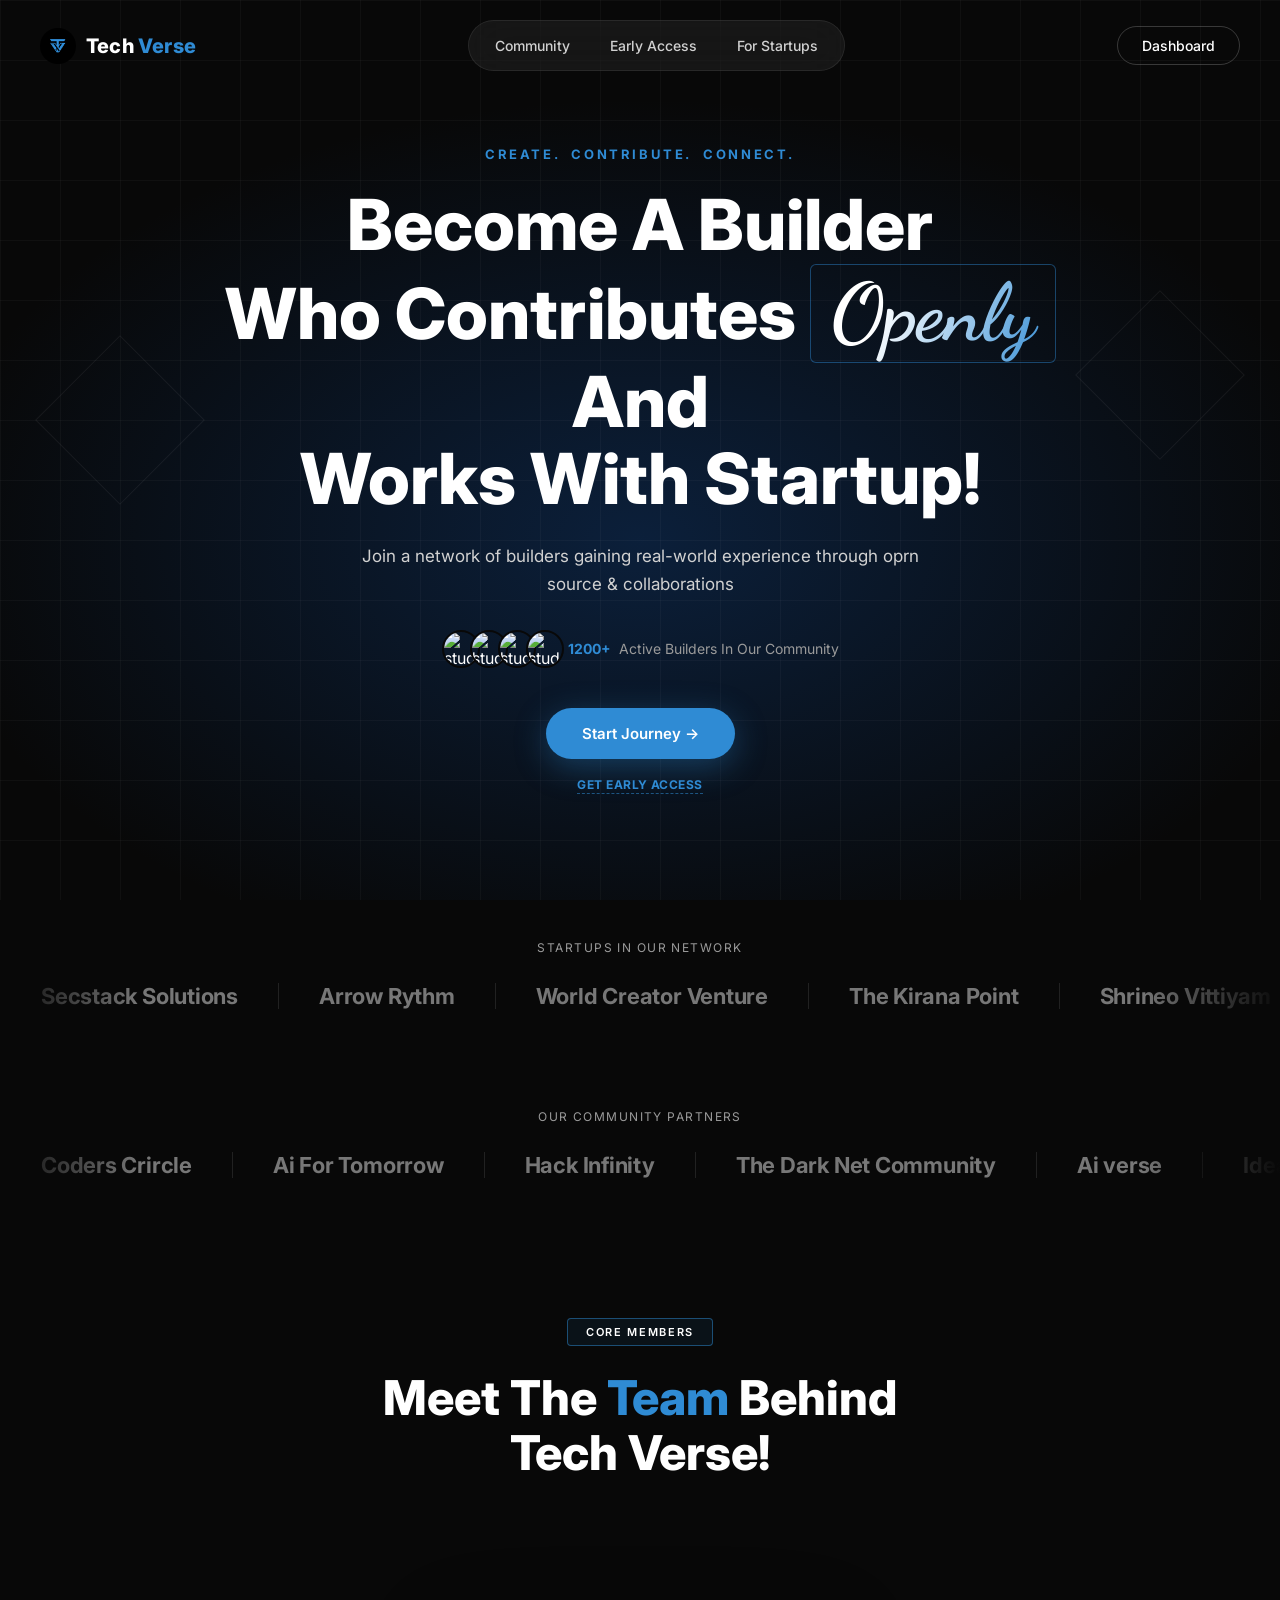
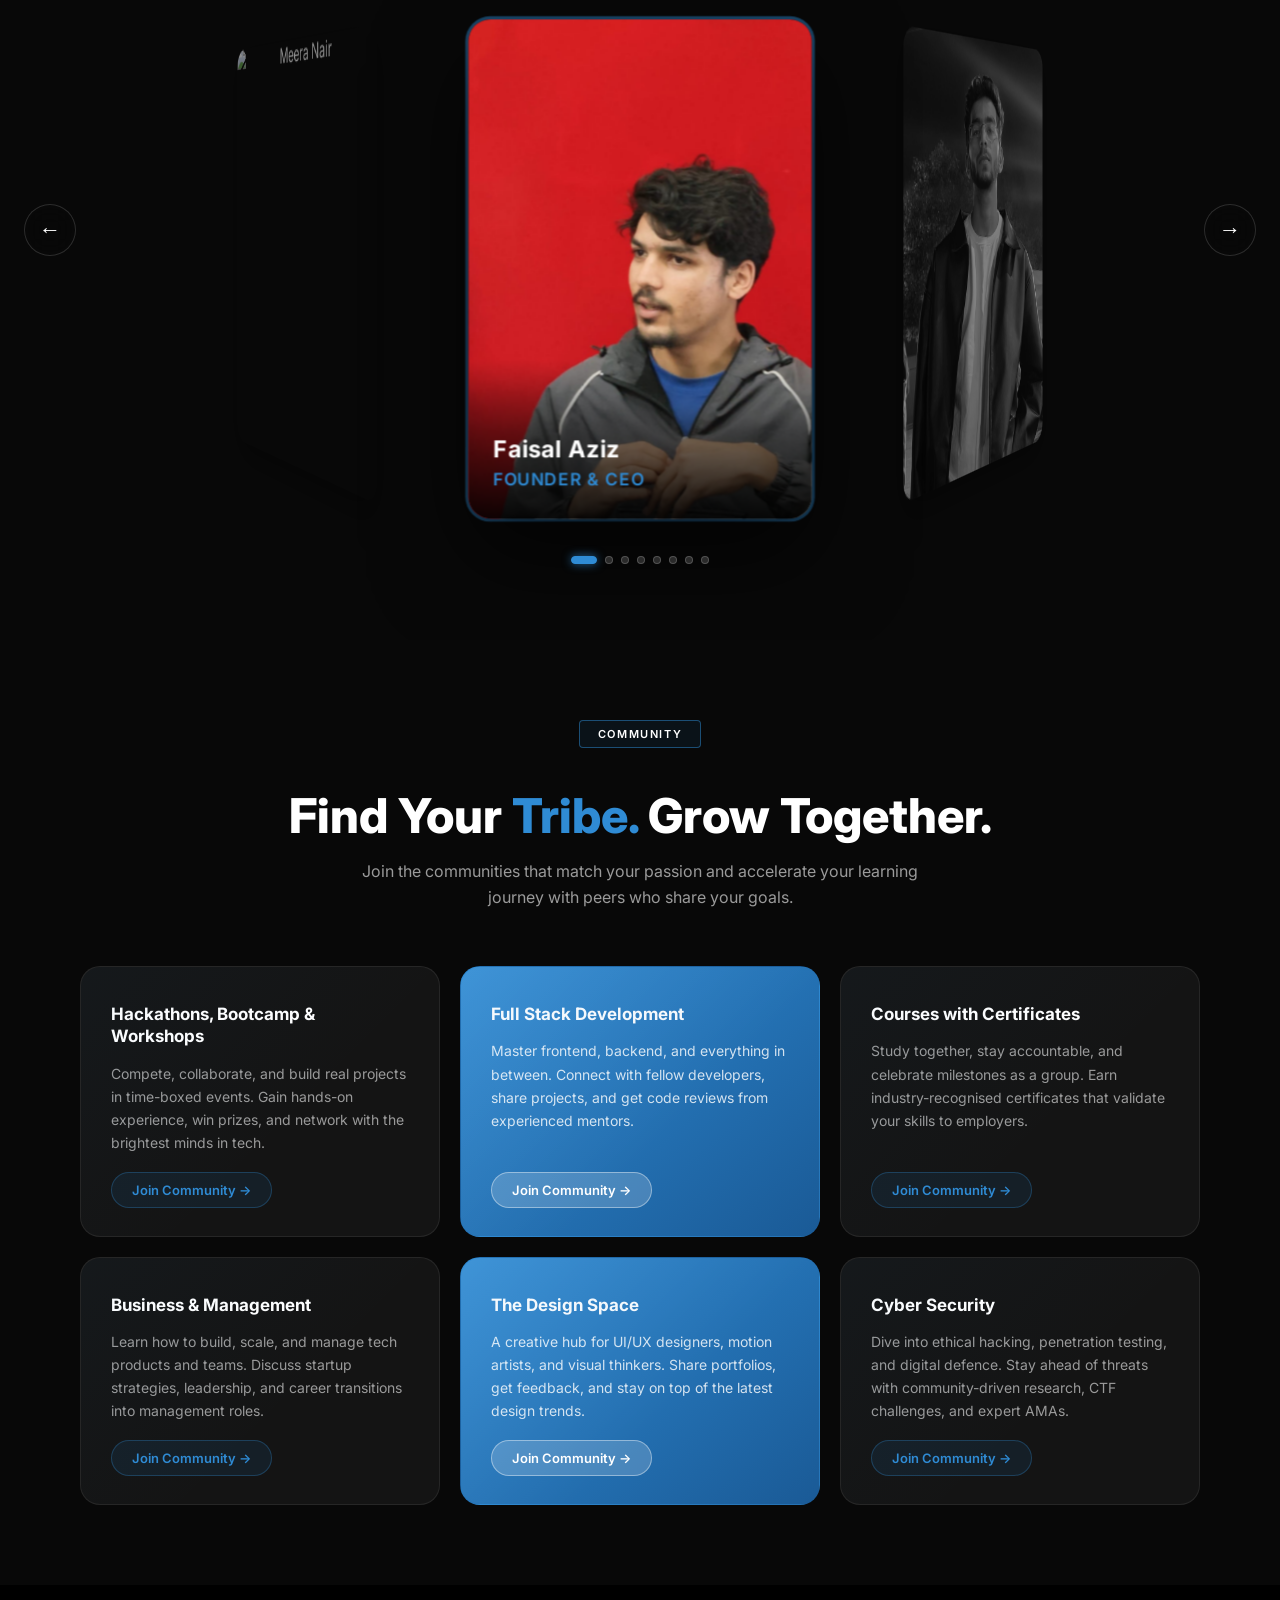
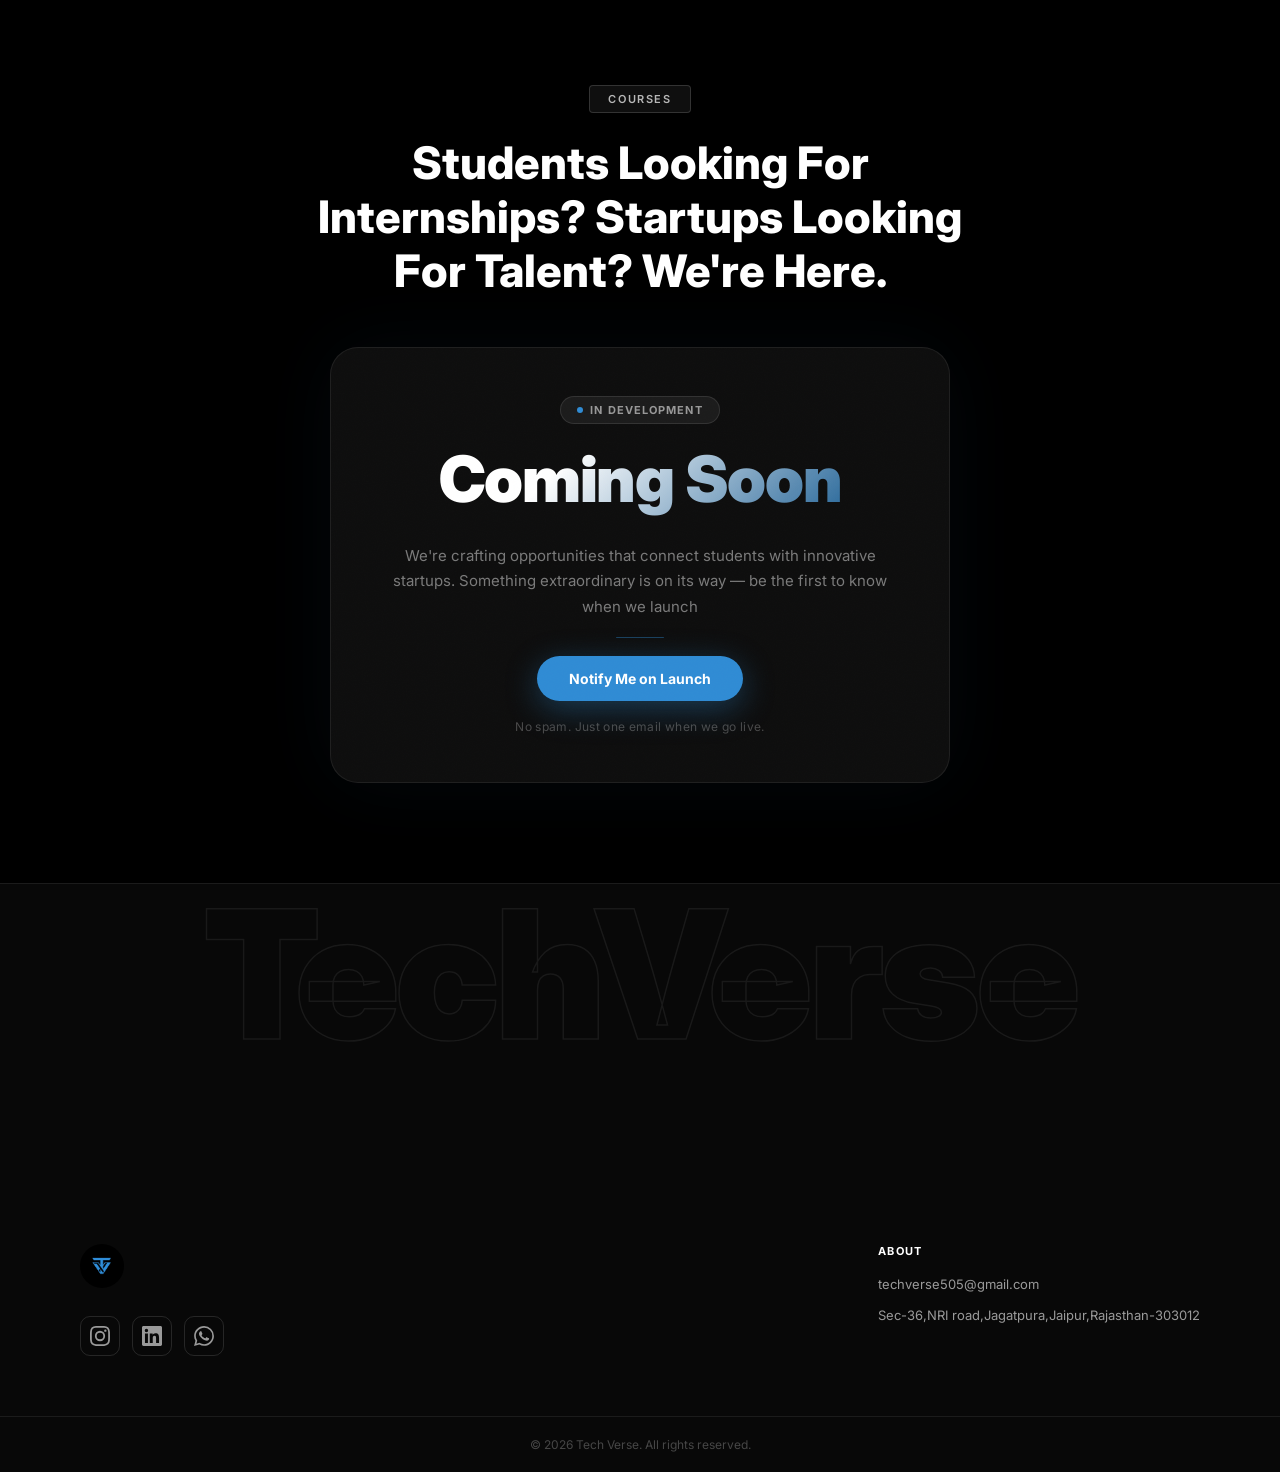
==== index.html @ 56f36ef3 "Update index.html" ====
<!DOCTYPE html>
<html lang="en">

<head>
    <meta charset="UTF-8" />
    <meta name="viewport" content="width=device-width, initial-scale=1.0" />
    <title>Tech Verse</title>
    <meta name="description"
        content="Become the software engineer that companies want to hire. Join 1 Million+ students at Tech Verse." />

    <!-- Google Fonts -->
    <link rel="preconnect" href="https://fonts.googleapis.com" />
    <link rel="preconnect" href="https://fonts.gstatic.com" crossorigin />
    <link
        href="https://fonts.googleapis.com/css2?family=Inter:wght@300;400;500;600;700;800;900&family=Playfair+Display:ital,wght@0,700;0,800;1,700&family=Dancing+Script:wght@700&display=swap"
        rel="stylesheet" />

    <!--
  ╔══════════════════════════════════════════════╗
  ║  CSS FILES — edit the matching file to       ║
  ║  change styles for that section              ║
  ╠══════════════════════════════════════════════╣
  ║  css/base.css          → variables & reset   ║
  ║  css/navbar.css        → top nav bar         ║
  ║  css/hero.css          → hero / landing      ║
  ║  css/stats.css         → stat cards          ║
  ║  css/ticker.css        → company ticker      ║
  ║  css/impact.css        → impact photo cards  ║
  ║  css/courses.css       → courses section     ║
  ║  css/testimonials.css  → student reviews     ║
  ║  css/footer.css        → footer              ║
  ║  css/responsive.css    → mobile breakpoints  ║
  ╚══════════════════════════════════════════════╝
  -->
    <link rel="stylesheet" href="base.css" />
    <link rel="stylesheet" href="navbar.css" />
    <link rel="stylesheet" href="hero.css" />
    <link rel="stylesheet" href="stats.css" />
    <link rel="stylesheet" href="ticker.css" />
    <link rel="stylesheet" href="impact.css" />
    <link rel="stylesheet" href="courses.css" />
    <link rel="stylesheet" href="testimonials.css" />
    <link rel="stylesheet" href="footer.css" />
    <link rel="stylesheet" href="responsive.css" />
</head>

<body>

    <!-- ╔══════════════════════════════════════════╗ -->
    <!-- ║           SECTION: NAVBAR                ║ -->
    <!-- ╚══════════════════════════════════════════╝ -->
    <header class="navbar-wrapper">
        <nav class="navbar">
            <div class="nav-logo">
                <a href="#home" class="nav-logo-link">
                    <img src="WhatsApp Image 2026-03-02 at 2.40.41 PM.jpeg" alt="Tech Verse Logo"
                        class="nav-logo-img" />
                    <div class="logo-text">
                        <span class="logo-main">Tech<span class="logo-verse"> Verse</span></span>
                    </div>
                </a>
            </div>

            <!-- Desktop links -->
            <div class="nav-links" id="navLinks">
                <a href="#community" class="nav-link active">Community</a>
                <a href="#" class="nav-link" onclick="event.preventDefault();document.getElementById('loginModal').style.display='flex'">Early Access</a>
                <a href="#courses" class="nav-link">For Startups</a>
            </div>

            <div class="nav-right">
                <button class="btn-signin" onclick="document.getElementById('courses').scrollIntoView({behavior:'smooth'})">Dashboard</button>
                <!-- Hamburger -->
                <button class="hamburger" id="hamburger" aria-label="Toggle menu" aria-expanded="false">
                    <span></span>
                    <span></span>
                    <span></span>
                </button>
            </div>
        </nav>

        <!-- Mobile drawer -->
        <div class="mobile-menu" id="mobileMenu">
            <a href="#" class="mobile-link active">Community</a>
            <a href="#" class="mobile-link" onclick="event.preventDefault();closeMenu();document.getElementById('loginModal').style.display='flex'">Early Access</a>
            <a href="form.html" class="mobile-link">For Startups</a>
            <button class="btn-signin mobile-signin" onclick="document.getElementById('courses').scrollIntoView({behavior:'smooth'})">Dashboard</button>
        </div>
    </header>


    <!-- ╔══════════════════════════════════════════╗ -->
    <!-- ║           SECTION: HERO                  ║ -->
    <!-- ╚══════════════════════════════════════════╝ -->
    <section class="hero" id="home">
        <div class="hero-bg-grid"></div>
        <div class="hero-content">
            <p class="hero-tagline">CREATE.&nbsp;&nbsp;CONTRIBUTE.&nbsp;&nbsp;CONNECT.</p>
            <h1 class="hero-heading">
                Become A Builder<br/>
                Who Contributes <span class="hero-serif">Openly</span> And<br />
                Works With Startup!
            </h1>
            <p class="hero-sub">Join a network of builders gaining real-world experience through oprn source & collaborations
            </p>
            <div class="hero-social-proof">
                <div class="avatar-stack">
                    <img src="https://i.pravatar.cc/40?img=1" alt="student" class="avatar" />
                    <img src="https://i.pravatar.cc/40?img=2" alt="student" class="avatar" />
                    <img src="https://i.pravatar.cc/40?img=3" alt="student" class="avatar" />
                    <img src="https://i.pravatar.cc/40?img=5" alt="student" class="avatar" />
                </div>
                <p class="proof-text"><span class="proof-highlight">1200+</span>&nbsp; Active Builders In 
                    Our Community</p>
            </div>
            <a href="#" class="btn-primary" onclick="event.preventDefault();document.getElementById('loginModal').style.display='flex'">Start Journey &rarr;</a>
            <p class="hero-early-access">
                <span class="early-access-row1 early-access-text" style="cursor:pointer;" onclick="document.getElementById('loginModal').style.display='flex'">Get Early Access</span>
            </p>
        </div>
    </section>



    <!-- ╔══════════════════════════════════════════╗ -->
    <!-- ║           SECTION: COMPANY TICKER        ║ -->
    <!-- ╚══════════════════════════════════════════╝ -->
    <section class="ticker-section">
        <p class="ticker-label">STARTUPS IN OUR NETWORK</p>
        <div class="ticker-wrapper">
            <div class="ticker-track">
                <!-- Items are duplicated to create a seamless infinite loop -->
                <span class="ticker-item">Secstack Solutions</span>
                <span class="ticker-item">Arrow Rythm</span>
                <span class="ticker-item">World Creator Venture</span>
                <span class="ticker-item">The Kirana Point</span>
                <span class="ticker-item">Shrineo Vittiyam</span>
                <span class="ticker-item">Amper Walk</span>
                <span class="ticker-item">Cropsync</span>
                <span class="ticker-item">Rehabionix</span>
              <!-- Items are duplicated to create a seamless infinite loop -->
                <span class="ticker-item">Secstack Solutions</span>
                <span class="ticker-item">Arrow Rythm</span>
                <span class="ticker-item">World Creator Venture</span>
                <span class="ticker-item">The Kirana Point</span>
                <span class="ticker-item">Shrineo Vittiyam</span>
                <span class="ticker-item">Amper Walk</span>
                <span class="ticker-item">Cropsync</span>
                <span class="ticker-item">Rehabionix</span>
            </div>
        </div>
    </section>


    <!-- ╔══════════════════════════════════════════╗ -->
    <!-- ║           SECTION: COMMUNITY TICKER        ║ -->
    <!-- ╚══════════════════════════════════════════╝ -->
    <section class="ticker-section">
        <p class="ticker-label">OUR COMMUNITY PARTNERS</p>
        <div class="ticker-wrapper">
            <div class="ticker-track">
                <span class="ticker-item">Coders Crircle</span>
                <span class="ticker-item">Ai For Tomorrow</span>
                <span class="ticker-item">Hack Infinity</span>
                <span class="ticker-item">The Dark Net Community</span>
                <span class="ticker-item">Ai verse </span>
                <span class="ticker-item">Idea Kode</span>
                <span class="ticker-item">DNA</span>
                <span class="ticker-item">Cracked</span>
              <!-- Items are duplicated to create a seamless infinite loop -->
                <span class="ticker-item">Coders Crircle</span>
                <span class="ticker-item">Ai For Tomorrow</span>
                <span class="ticker-item">Hack Infinity</span>
                <span class="ticker-item">The Dark Net Community</span>
                <span class="ticker-item">Ai verse </span>
                <span class="ticker-item">Idea Kode</span>
                <span class="ticker-item">DNA</span>
                <span class="ticker-item">Cracked</span>
                
            </div>
        </div>
    </section>


    <!-- ╔══════════════════════════════════════════╗ -->
    <!-- ║           SECTION: CORE MEMBERS          ║ -->
    <!-- ╚══════════════════════════════════════════╝ -->
    <section class="impact-section" id="impact">
        <div class="section-badge">CORE MEMBERS</div>
        <h2 class="section-heading">Meet The <span class="text-orange">Team</span> Behind<br />Tech Verse!</h2>

        <!-- 3D Slider -->
        <div class="slider-scene">
            <div class="slider-stage" id="sliderStage">

                <div class="slide">
                    <img src="WhatsApp Image 2026-02-01 at 7.06.28 PM.jpeg"
                        alt="Faisal Aziz" />
                    <div class="slide-caption">
                        <p class="member-name">Faisal Aziz</p>
                        <p class="member-role">Founder & CEO</p>
                    </div>
                </div>

                <div class="slide">
                    <img src="WhatsApp Image 2026-01-11 at 11.11.01 PM.jpeg"
                        alt="Vikrant Maru" />
                    <div class="slide-caption">
                        <p class="member-name">Vikrant Maru</p>
                        <p class="member-role">Co-Founder & CFO</p>
                    </div>
                </div>

                <div class="slide">
                    <img src="WhatsApp Image 2026-01-11 at 10.49.12 PM (1).jpeg"
                        alt="Daksh Dhingra" />
                    <div class="slide-caption">
                        <p class="member-name">Daksh Dhingra</p>
                        <p class="member-role">Community Manager & Frontend developer</p>
                    </div>
                </div>

                <div class="slide">
                    <img src="WhatsApp Image 2026-02-19 at 12.07.13 AM.jpeg"
                        alt="Sushobhit Bhimge" />
                    <div class="slide-caption">
                        <p class="member-name">Sushobhit Bhimge</p>
                        <p class="member-role">CTO</p>
                    </div>
                </div>

                <div class="slide">
                    <img src="WhatsApp Image 2026-01-13 at 10.21.08 PM (1).jpeg"
                        alt="Om Eshwar" />
                    <div class="slide-caption">
                        <p class="member-name">Om Eshwar</p>
                        <p class="member-role">Founding Team Member & Community Lead</p>
                    </div>
                </div>

                <div class="slide">
                    <img src="https://images.unsplash.com/photo-1544005313-94ddf0286df2?w=400&h=560&fit=crop&crop=face"
                        alt="Ananya Joshi" />
                    <div class="slide-caption">
                        <p class="member-name">Anuradha Bhattu</p>
                        <p class="member-role">Social Media</p>
                    </div>
                </div>

                <div class="slide">
                    <img src="https://images.unsplash.com/photo-1519085360753-af0119f7cbe7?w=400&h=560&fit=crop&crop=face"
                        alt="Karan Patel" />
                    <div class="slide-caption">
                        <p class="member-name">Karan Patel</p>
                        <p class="member-role">Sr. Full Stack Mentor</p>
                    </div>
                </div>

                <div class="slide">
                    <img src="https://images.unsplash.com/photo-1580489944761-15a19d654956?w=400&h=560&fit=crop&crop=face"
                        alt="Meera Nair" />
                    <div class="slide-caption">
                        <p class="member-name">Meera Nair</p>
                        <p class="member-role">Head of Placements</p>
                    </div>
                </div>

            </div>

            <!-- Controls -->
            <button class="slider-btn slider-btn-prev" id="sliderPrev" aria-label="Previous">&#8592;</button>
            <button class="slider-btn slider-btn-next" id="sliderNext" aria-label="Next">&#8594;</button>

            <!-- Dot indicators -->
            <div class="slider-dots" id="sliderDots"></div>
        </div>
    </section>

    
    <!-- ╔══════════════════════════════════════════╗ -->
    <!-- ║           SECTION: COMMUNITY             ║ -->
    <!-- ╚══════════════════════════════════════════╝ -->
    <section class="community-section" id="community">
        <div class="community-header">
            <div class="section-badge">COMMUNITY</div>
            <h2 class="community-heading">Find Your <span class="text-orange">Tribe.</span> Grow Together.</h2>
            <p class="community-sub">Join the communities that match your passion and accelerate your learning journey
                with peers who share your goals.</p>
        </div>
        <div class="community-grid">

            <!-- Card 1 -->
            <div class="community-card">
                <h3 class="community-card-title">Hackathons, Bootcamp &amp; Workshops</h3>
                <p class="community-card-desc">Compete, collaborate, and build real projects in time-boxed events. Gain
                    hands-on experience, win prizes, and network with the brightest minds in tech.</p>
                <a href="https://chat.whatsapp.com/Ha9PNJPHWhI73EfEvIDBFf?mode=gi_t" target="_blank" class="btn-community">Join Community &rarr;</a>
            </div>

            <!-- Card 2 -->
            <div class="community-card community-card-accent">
                <h3 class="community-card-title">Full Stack Development</h3>
                <p class="community-card-desc">Master frontend, backend, and everything in between. Connect with fellow
                    developers, share projects, and get code reviews from experienced mentors.</p>
                <a href="https://chat.whatsapp.com/I3JXZycPQ2XCfcDFZlwEdj?mode=gi_t" target="_blank"class="btn-community btn-community-white">Join Community &rarr;</a>
            </div>

            <!-- Card 3 -->
            <div class="community-card">
                <h3 class="community-card-title">Courses with Certificates</h3>
                <p class="community-card-desc">Study together, stay accountable, and celebrate milestones as a group.
                    Earn industry-recognised certificates that validate your skills to employers.</p>
                <a href="https://chat.whatsapp.com/LJsTIfTcaKm96O2jW9p87j?mode=gi_t" target="_blank" class="btn-community">Join Community &rarr;</a>
            </div>

            <!-- Card 4 -->
            <div class="community-card">
                <h3 class="community-card-title">Business &amp; Management</h3>
                <p class="community-card-desc">Learn how to build, scale, and manage tech products and teams. Discuss
                    startup strategies, leadership, and career transitions into management roles.</p>
                <a href="https://chat.whatsapp.com/LJsTIfTcaKm96O2jW9p87j?mode=gi_t" target="_blank" class="btn-community">Join Community &rarr;</a>
            </div>

            <!-- Card 5 -->
            <div class="community-card community-card-accent">
                <h3 class="community-card-title">The Design Space</h3>
                <p class="community-card-desc">A creative hub for UI/UX designers, motion artists, and visual thinkers.
                    Share portfolios, get feedback, and stay on top of the latest design trends.</p>
                <a href="https://chat.whatsapp.com/LJsTIfTcaKm96O2jW9p87j?mode=gi_t" target="_blank" class="btn-community btn-community-white">Join Community &rarr;</a>
            </div>

            <!-- Card 6 -->
            <div class="community-card">
                <h3 class="community-card-title">Cyber Security</h3>
                <p class="community-card-desc">Dive into ethical hacking, penetration testing, and digital defence. Stay
                    ahead of threats with community-driven research, CTF challenges, and expert AMAs.</p>
                <a href="https://chat.whatsapp.com/GpCdQ9n7wJd50fsjRXVepU?mode=gi_t" target="_blank" class="btn-community">Join Community &rarr;</a>
            </div>

        </div>
    </section>

    <!-- ╔══════════════════════════════════════════╗ -->
    <!-- ║           SECTION: COURSES               ║ -->
    <!-- ╚══════════════════════════════════════════╝ -->
    <section class="courses-cta-section" id="courses">
        <div class="section-badge badge-light">COURSES</div>
        <h2 class="courses-cta-heading">
            Students Looking For Internships?
Startups Looking For Talent? We're Here.
        </h2>
        <!-- Coming Soon Block -->
        <div class="courses-coming-soon">
            <div class="cs-noise"></div>
            <span class="cs-badge"><span class="cs-badge-dot"></span>In Development</span>
            <h3 class="cs-title">Coming Soon</h3>
            <p class="cs-desc">We're crafting opportunities that connect students with innovative startups. Something extraordinary is on its way — be the first to know when we launch</p>
            <div class="cs-divider"></div>
            <a href="#" class="cs-notify-btn"> Notify Me on Launch</a>
            <p class="cs-footnote">No spam. Just one email when we go live.</p>
        </div>
    </section>


    <!-- ╔══════════════════════════════════════════╗ -->
    <!-- ║           SECTION: FOOTER               ║ -->
    <!-- ╚══════════════════════════════════════════╝ -->
    <footer class="footer">
        <div class="footer-bg-text">TechVerse</div>
        <div class="footer-content">
            <div class="footer-left">
                <div class="footer-logo">
                    <img src="WhatsApp Image 2026-03-02 at 2.40.41 PM.jpeg" alt="Tech Verse Logo"
                        class="footer-logo-img" />
                </div>
                <div class="footer-socials">
                    <a href="https://www.instagram.com/techverse.inn?igsh=a2Fva3JxYmVjbW9v" class="social-icon" title="Instagram" target="_blank">
                        <svg width="20" height="20" viewBox="0 0 24 24" fill="currentColor">
                            <path
                                d="M12 2.163c3.204 0 3.584.012 4.85.07 3.252.148 4.771 1.691 4.919 4.919.058 1.265.069 1.645.069 4.849 0 3.205-.012 3.584-.069 4.849-.149 3.225-1.664 4.771-4.919 4.919-1.266.058-1.644.07-4.85.07-3.204 0-3.584-.012-4.849-.07-3.26-.149-4.771-1.699-4.919-4.92-.058-1.265-.07-1.644-.07-4.849 0-3.204.013-3.583.07-4.849.149-3.227 1.664-4.771 4.919-4.919 1.266-.057 1.645-.069 4.849-.069zM12 0C8.741 0 8.333.014 7.053.072 2.695.272.273 2.69.073 7.052.014 8.333 0 8.741 0 12c0 3.259.014 3.668.072 4.948.2 4.358 2.618 6.78 6.98 6.98C8.333 23.986 8.741 24 12 24c3.259 0 3.668-.014 4.948-.072 4.354-.2 6.782-2.618 6.979-6.98.059-1.28.073-1.689.073-4.948 0-3.259-.014-3.667-.072-4.947-.196-4.354-2.617-6.78-6.979-6.98C15.668.014 15.259 0 12 0zm0 5.838a6.162 6.162 0 1 0 0 12.324 6.162 6.162 0 0 0 0-12.324zM12 16a4 4 0 1 1 0-8 4 4 0 0 1 0 8zm6.406-11.845a1.44 1.44 0 1 0 0 2.881 1.44 1.44 0 0 0 0-2.881z" />
                        </svg>
                    </a>
                    <a href="https://www.linkedin.com/company/techverse01/" class="social-icon" title="LinkedIn" target="_blank">
                        <svg width="20" height="20" viewBox="0 0 24 24" fill="currentColor">
                            <path
                                d="M20.447 20.452h-3.554v-5.569c0-1.328-.027-3.037-1.852-3.037-1.853 0-2.136 1.445-2.136 2.939v5.667H9.351V9h3.414v1.561h.046c.477-.9 1.637-1.85 3.37-1.85 3.601 0 4.267 2.37 4.267 5.455v6.286zM5.337 7.433a2.062 2.062 0 0 1-2.063-2.065 2.064 2.064 0 1 1 2.063 2.065zm1.782 13.019H3.555V9h3.564v11.452zM22.225 0H1.771C.792 0 0 .774 0 1.729v20.542C0 23.227.792 24 1.771 24h20.451C23.2 24 24 23.227 24 22.271V1.729C24 .774 23.2 0 22.222 0h.003z" />
                        </svg>
                    </a>
                    <a href="https://chat.whatsapp.com/E55oqDVTZKPJWQ5VbDppdF" target="_blank" class="social-icon" title="WhatsApp">
                        <svg width="20" height="20" viewBox="0 0 24 24" fill="currentColor">
                            <path d="M17.472 14.382c-.297-.149-1.758-.867-2.03-.967-.273-.099-.471-.148-.67.15-.197.297-.767.966-.94 1.164-.173.199-.347.223-.644.075-.297-.15-1.255-.463-2.39-1.475-.883-.788-1.48-1.761-1.653-2.059-.173-.297-.018-.458.13-.606.134-.133.298-.347.446-.52.149-.174.198-.298.298-.497.099-.198.05-.371-.025-.52-.075-.149-.669-1.612-.916-2.207-.242-.579-.487-.5-.669-.51-.173-.008-.371-.01-.57-.01-.198 0-.52.074-.792.372-.272.297-1.04 1.016-1.04 2.479 0 1.462 1.065 2.875 1.213 3.074.149.198 2.096 3.2 5.077 4.487.709.306 1.262.489 1.694.625.712.227 1.36.195 1.871.118.571-.085 1.758-.719 2.006-1.413.248-.694.248-1.289.173-1.413-.074-.124-.272-.198-.57-.347m-5.421 7.403h-.004a9.87 9.87 0 0 1-5.031-1.378l-.361-.214-3.741.982.998-3.648-.235-.374a9.86 9.86 0 0 1-1.51-5.26c.001-5.45 4.436-9.884 9.888-9.884 2.64 0 5.122 1.03 6.988 2.898a9.825 9.825 0 0 1 2.893 6.994c-.003 5.45-4.437 9.884-9.885 9.884m8.413-18.297A11.815 11.815 0 0 0 12.05 0C5.495 0 .16 5.335.157 11.892c0 2.096.547 4.142 1.588 5.945L.057 24l6.305-1.654a11.882 11.882 0 0 0 5.683 1.448h.005c6.554 0 11.89-5.335 11.893-11.893a11.821 11.821 0 0 0-3.48-8.413Z"/>
                        </svg>
                    </a>
                    <!-- <a href="#" class="social-icon" title="YouTube">
                        <svg width="20" height="20" viewBox="0 0 24 24" fill="currentColor">
                            <path
                                d="M23.498 6.186a3.016 3.016 0 0 0-2.122-2.136C19.505 3.545 12 3.545 12 3.545s-7.505 0-9.377.505A3.017 3.017 0 0 0 .502 6.186C0 8.07 0 12 0 12s0 3.93.502 5.814a3.016 3.016 0 0 0 2.122 2.136c1.871.505 9.376.505 9.376.505s7.505 0 9.377-.505a3.015 3.015 0 0 0 2.122-2.136C24 15.93 24 12 24 12s0-3.93-.502-5.814zM9.545 15.568V8.432L15.818 12l-6.273 3.568z" />
                        </svg>
                    </a> -->
                    <!-- <a href="#" class="social-icon" title="X (Twitter)">
                        <svg width="20" height="20" viewBox="0 0 24 24" fill="currentColor">
                            <path
                                d="M18.244 2.25h3.308l-7.227 8.26 8.502 11.24H16.17l-4.714-6.231-5.401 6.231H2.748l7.73-8.835L1.254 2.25H8.08l4.259 5.63zm-1.161 17.52h1.833L7.084 4.126H5.117z" />
                        </svg>
                    </a> -->
                </div>
            </div>
            <div class="footer-links">
                <div class="footer-col">
                    <h4 class="footer-col-title">ABOUT</h4>
                   
                    <p class="footer-link">techverse505@gmail.com</p>
                    <p class="footer-contact-item">Sec-36,NRI road,Jagatpura,Jaipur,Rajasthan-303012</p>
                </div>
            </div>
        </div>
        <div class="footer-bottom">
            <p>&copy; 2026 Tech Verse. All rights reserved.</p>
        </div>
    </footer>


    <!--
  ╔══════════════════════════════════════════════╗
  ║  JS FILES — each file handles one feature    ║
  ╠══════════════════════════════════════════════╣
  ║  js/navbar.js      → scroll darken + links   ║
  ║  js/animations.js  → fade-in + parallax      ║
  ║  js/ticker.js      → pause ticker on hover   ║
  ║  js/counters.js    → animated numbers        ║
  ║  js/slider.js      → 3D ring carousel        ║
  ╚══════════════════════════════════════════════╝
  -->
    <!-- ╔══════════════════════════════════════════╗ -->
    <!-- ║           LOGIN MODAL                    ║ -->
    <!-- ╚══════════════════════════════════════════╝ -->
    <div id="loginModal" style="display:none; position:fixed; inset:0; z-index:9999; align-items:center; justify-content:center; background:rgba(0,0,0,0.75); backdrop-filter:blur(12px); -webkit-backdrop-filter:blur(12px);">
        <div id="loginCard" style="background:linear-gradient(145deg,#111,#1a1a2e); border:1px solid rgba(255,255,255,0.08); border-radius:24px; padding:48px 40px 40px; max-width:420px; width:90%; text-align:center; position:relative; box-shadow:0 32px 80px rgba(0,0,0,0.6);">
            <!-- Close button -->
            <button onclick="document.getElementById('loginModal').style.display='none'" style="position:absolute;top:16px;right:16px;background:rgba(255,255,255,0.07);border:none;border-radius:8px;width:32px;height:32px;cursor:pointer;color:#aaa;font-size:18px;display:flex;align-items:center;justify-content:center;transition:background 0.2s;" onmouseover="this.style.background='rgba(255,255,255,0.14)'" onmouseout="this.style.background='rgba(255,255,255,0.07)'">&times;</button>

            <!-- Logo mark -->
            <div style="width:60px;height:60px;border-radius:16px;background:linear-gradient(135deg,#2F8BD4,#1a5f9c);margin:0 auto 20px;display:flex;align-items:center;justify-content:center;box-shadow:0 8px 24px rgba(47,139,212,0.35);">
                <img src="WhatsApp Image 2026-03-02 at 2.40.41 PM.jpeg" alt="Tech Verse" style="width:40px;height:40px;border-radius:10px;object-fit:cover;"/>
            </div>

            <h2 style="font-family:'Inter',sans-serif;font-size:22px;font-weight:700;color:#fff;margin:0 0 8px;">Welcome to Tech Verse</h2>
            <p style="font-family:'Inter',sans-serif;font-size:14px;color:rgba(255,255,255,0.5);margin:0 0 32px;line-height:1.6;">Get early access to courses, community &amp; exclusive content.</p>

            <!-- Gmail Sign-In Button -->
            <button id="googleSignInBtn" onclick="signInWithGoogle()" style="display:flex;align-items:center;justify-content:center;gap:12px;width:100%;padding:14px 20px;background:#fff;border:none;border-radius:12px;cursor:pointer;font-family:'Inter',sans-serif;font-size:15px;font-weight:600;color:#1f1f1f;transition:all 0.2s;box-shadow:0 4px 16px rgba(0,0,0,0.2);" onmouseover="this.style.background='#f1f1f1';this.style.transform='translateY(-1px)'" onmouseout="this.style.background='#fff';this.style.transform='translateY(0)'">
                <svg width="20" height="20" viewBox="0 0 48 48"><path fill="#EA4335" d="M24 9.5c3.54 0 6.71 1.22 9.21 3.6l6.85-6.85C35.9 2.38 30.47 0 24 0 14.62 0 6.51 5.38 2.56 13.22l7.98 6.19C12.43 13.72 17.74 9.5 24 9.5z"/><path fill="#4285F4" d="M46.98 24.55c0-1.57-.15-3.09-.38-4.55H24v9.02h12.94c-.58 2.96-2.26 5.48-4.78 7.18l7.73 6c4.51-4.18 7.09-10.36 7.09-17.65z"/><path fill="#FBBC05" d="M10.53 28.59c-.48-1.45-.76-2.99-.76-4.59s.27-3.14.76-4.59l-7.98-6.19C.92 16.46 0 20.12 0 24c0 3.88.92 7.54 2.56 10.78l7.97-6.19z"/><path fill="#34A853" d="M24 48c6.48 0 11.93-2.13 15.89-5.81l-7.73-6c-2.18 1.48-4.97 2.31-8.16 2.31-6.26 0-11.57-4.22-13.47-9.91l-7.98 6.19C6.51 42.62 14.62 48 24 48z"/><path fill="none" d="M0 0h48v48H0z"/></svg>
                Continue with Google
            </button>

            <!-- Signed-in state (hidden initially) -->
            <div id="signedInState" style="display:none;margin-top:20px;">
                <div style="display:flex;align-items:center;gap:12px;background:rgba(255,255,255,0.05);border:1px solid rgba(255,255,255,0.08);border-radius:12px;padding:12px 16px;margin-bottom:16px;">
                    <img id="userAvatar" src="" alt="avatar" style="width:40px;height:40px;border-radius:50%;object-fit:cover;"/>
                    <div style="text-align:left;">
                        <p id="userName" style="font-family:'Inter',sans-serif;font-size:14px;font-weight:600;color:#fff;margin:0;"></p>
                        <p id="userEmail" style="font-family:'Inter',sans-serif;font-size:12px;color:rgba(255,255,255,0.45);margin:0;"></p>
                    </div>
                </div>
                <button onclick="signOutUser()" style="width:100%;padding:12px;background:rgba(255,255,255,0.07);border:1px solid rgba(255,255,255,0.1);border-radius:10px;color:#aaa;font-family:'Inter',sans-serif;font-size:13px;cursor:pointer;transition:all 0.2s;" onmouseover="this.style.background='rgba(255,255,255,0.12)'" onmouseout="this.style.background='rgba(255,255,255,0.07)'">Sign Out</button>
            </div>

            <p style="font-family:'Inter',sans-serif;font-size:12px;color:rgba(255,255,255,0.25);margin-top:24px;">By continuing, you agree to our Terms &amp; Privacy Policy.</p>
        </div>
    </div>

    <!-- Firebase SDKs (compat) -->
    <script src="https://www.gstatic.com/firebasejs/10.12.2/firebase-app-compat.js"></script>
    <script src="https://www.gstatic.com/firebasejs/10.12.2/firebase-auth-compat.js"></script>
    <script src="https://www.gstatic.com/firebasejs/10.12.2/firebase-firestore-compat.js"></script>

    <script src="navbar.js"></script>
    <script src="animations.js"></script>
    <script src="ticker.js"></script>
    <script src="counters.js"></script>
    <script src="slider.js"></script>
    <script src="auth.js"></script>

</body>

</html>
---- base.css ----
/* ============================================================
   BASE.CSS — Variables, Reset & Global Styles
   ============================================================ */

/* --- CSS Custom Properties (edit colors/fonts here) --- */
:root {
    --orange: #2F8BD4;
    --orange-hover: #2070B0;
    --black: #080808;
    --dark: #0f0f0f;
    --dark2: #181818;
    --card-bg: #141414;
    --cream: #f5ede3;
    --white: #ffffff;
    --gray: #9a9a9a;
    --gray-light: #d1d1d1;
    --border: rgba(255, 255, 255, 0.08);
    --font: 'Inter', sans-serif;
    --serif: 'Playfair Display', Georgia, serif;
}

/* --- Reset --- */
*,
*::before,
*::after {
    box-sizing: border-box;
    margin: 0;
    padding: 0;
}

html {
    scroll-behavior: smooth;
    overflow-x: hidden;
}

body {
    font-family: var(--font);
    background: var(--black);
    color: var(--white);
    overflow-x: hidden;
    -webkit-font-smoothing: antialiased;
}

a {
    text-decoration: none;
    color: inherit;
}

img {
    display: block;
    object-fit: cover;
}

/* --- Reusable Section Badge --- */
.section-badge {
    display: inline-block;
    border: 1px solid rgba(47, 139, 212, 0.5);
    color: var(--white);
    font-size: 11px;
    letter-spacing: 0.15em;
    font-weight: 600;
    padding: 6px 18px;
    border-radius: 4px;
    margin-bottom: 24px;
    background: rgba(47, 139, 212, 0.08);
    text-transform: uppercase;
}

/* --- Reusable Section Heading --- */
.section-heading {
    font-size: clamp(2rem, 4vw, 3rem);
    font-weight: 800;
    line-height: 1.15;
    margin-bottom: 60px;
}

/* --- Utility --- */
.text-orange {
    color: var(--orange);
}

/* --- Scroll Fade-In Animation --- */
.fade-in {
    opacity: 0;
    transform: translateY(30px);
    transition: opacity 0.6s ease, transform 0.6s ease;
}

.fade-in.visible {
    opacity: 1;
    transform: translateY(0);
}
---- navbar.css ----
/* ============================================================
   NAVBAR.CSS — Top Navigation Bar
   ============================================================ */

.navbar-wrapper {
    position: fixed;
    top: 0;
    left: 0;
    right: 0;
    z-index: 999;
    padding: 20px 40px;
    display: flex;
    align-items: center;
    justify-content: space-between;
    transition: background 0.3s ease, border-bottom 0.3s ease;
}

.navbar {
    display: flex;
    align-items: center;
    justify-content: space-between;
    width: 100%;
}

/* --- Logo --- */
.nav-logo {
    display: flex;
    align-items: center;
    gap: 12px;
}

.nav-logo-link {
    display: flex;
    align-items: center;
    gap: 10px;
    text-decoration: none;
    transition: opacity 0.2s ease;
}

.nav-logo-link:hover {
    opacity: 0.85;
}

.nav-logo-img {
    width: 36px;
    height: 36px;
    border-radius: 50%;
    object-fit: cover;
    flex-shrink: 0;
}

.footer-logo-img {
    width: 44px;
    height: 44px;
    border-radius: 50%;
    object-fit: cover;
}

.logo-text {
    display: flex;
    align-items: center;
    line-height: 1;
}

.logo-main {
    font-size: 20px;
    font-weight: 800;
    color: var(--white);
    letter-spacing: 0.01em;
    white-space: nowrap;
}

.logo-verse {
    color: var(--orange);
}

/* --- Nav Links (pill container) --- */
.nav-links {
    display: flex;
    align-items: center;
    gap: 4px;
    background: rgba(255, 255, 255, 0.06);
    border: 1px solid var(--border);
    backdrop-filter: blur(20px);
    -webkit-backdrop-filter: blur(20px);
    border-radius: 50px;
    padding: 8px 8px;
}

.nav-link {
    font-size: 14px;
    font-weight: 500;
    color: var(--gray-light);
    padding: 8px 18px;
    border-radius: 50px;
    transition: all 0.2s ease;
    white-space: nowrap;
}

.nav-link:hover {
    color: var(--white);
    background: rgba(255, 255, 255, 0.08);
}

.nav-link.active {
    color: var(--white);
    background: rgba(255, 255, 255, 0.12);
}

/* --- Sign In Button --- */
.btn-signin {
    background: transparent;
    border: 1px solid rgba(255, 255, 255, 0.2);
    color: var(--white);
    font-size: 14px;
    font-weight: 500;
    padding: 10px 24px;
    border-radius: 50px;
    cursor: pointer;
    transition: all 0.2s ease;
    font-family: var(--font);
}

.btn-signin:hover {
    background: rgba(255, 255, 255, 0.08);
    border-color: rgba(255, 255, 255, 0.4);
}

/* --- Nav Right (sign-in + hamburger group) --- */
.nav-right {
    display: flex;
    align-items: center;
    gap: 12px;
}

/* ============================================================
   HAMBURGER BUTTON
   ============================================================ */
.hamburger {
    display: none;
    flex-direction: column;
    justify-content: center;
    align-items: center;
    gap: 5px;
    width: 40px;
    height: 40px;
    background: rgba(255, 255, 255, 0.06);
    border: 1px solid rgba(255, 255, 255, 0.12);
    border-radius: 10px;
    cursor: pointer;
    padding: 0;
    transition: background 0.2s ease;
    flex-shrink: 0;
}

.hamburger:hover {
    background: rgba(255, 255, 255, 0.12);
}

.hamburger span {
    display: block;
    width: 20px;
    height: 2px;
    background: var(--white);
    border-radius: 2px;
    transition: transform 0.3s ease, opacity 0.3s ease, width 0.3s ease;
    transform-origin: center;
}

/* Animated X when open */
.hamburger.is-open span:nth-child(1) {
    transform: translateY(7px) rotate(45deg);
}

.hamburger.is-open span:nth-child(2) {
    opacity: 0;
    width: 0;
}

.hamburger.is-open span:nth-child(3) {
    transform: translateY(-7px) rotate(-45deg);
}

/* ============================================================
   MOBILE DRAWER
   ============================================================ */
.mobile-menu {
    display: none;
    /* hidden by default, shown via JS class */
    flex-direction: column;
    gap: 4px;
    padding: 12px 20px 20px;
    background: rgba(8, 8, 8, 0.97);
    backdrop-filter: blur(20px);
    -webkit-backdrop-filter: blur(20px);
    border-top: 1px solid rgba(255, 255, 255, 0.06);
    /* slide-down animation */
    animation: drawerSlide 0.3s ease forwards;
}

@keyframes drawerSlide {
    from {
        opacity: 0;
        transform: translateY(-8px);
    }

    to {
        opacity: 1;
        transform: translateY(0);
    }
}

.mobile-menu.is-open {
    display: flex;
}

.mobile-link {
    font-size: 15px;
    font-weight: 500;
    color: rgba(255, 255, 255, 0.7);
    padding: 13px 16px;
    border-radius: 10px;
    text-decoration: none;
    transition: background 0.2s ease, color 0.2s ease;
}

.mobile-link:hover,
.mobile-link.active {
    background: rgba(255, 255, 255, 0.07);
    color: var(--white);
}

.mobile-link.active {
    color: var(--orange);
}

.mobile-signin {
    margin-top: 8px;
    width: 100%;
    justify-content: center;
}

/* ============================================================
   RESPONSIVE BREAKPOINT
   ============================================================ */
@media (max-width: 768px) {
    .navbar-wrapper {
        padding: 16px 20px;
        flex-direction: column;
        align-items: stretch;
    }

    .navbar {
        padding: 0;
    }

    /* Hide desktop pill links on mobile */
    .nav-links {
        display: none;
    }

    /* Hide desktop Sign In — shown inside drawer instead */
    .nav-right .btn-signin {
        display: none;
    }

    /* Show hamburger */
    .hamburger {
        display: flex;
    }
}
---- hero.css ----
/* ============================================================
   HERO.CSS — Hero / Landing Section
   ============================================================ */

.hero {
    min-height: 100vh;
    display: flex;
    align-items: center;
    justify-content: center;
    text-align: center;
    padding: 120px 24px 80px;
    position: relative;
    overflow: hidden;
    background: radial-gradient(ellipse 80% 70% at 50% 60%, rgba(15, 60, 120, 0.45) 0%, transparent 70%), var(--black);
}

/* Subtle grid overlay */
.hero-bg-grid {
    position: absolute;
    inset: 0;
    background-image:
        linear-gradient(rgba(255, 255, 255, 0.03) 1px, transparent 1px),
        linear-gradient(90deg, rgba(255, 255, 255, 0.03) 1px, transparent 1px);
    background-size: 60px 60px;
    pointer-events: none;
}

.hero-bg-grid::before,
.hero-bg-grid::after {
    content: '';
    position: absolute;
    width: 120px;
    height: 120px;
    border: 1px solid rgba(255, 255, 255, 0.06);
    transform: rotate(45deg);
    pointer-events: none;
}

.hero-bg-grid::before {
    left: 60px;
    top: 40%;
}

.hero-bg-grid::after {
    right: 60px;
    top: 35%;
}

.hero-content {
    position: relative;
    z-index: 2;
    max-width: 900px;
}

/* --- Tagline --- */
.hero-tagline {
    font-size: 13px;
    font-weight: 700;
    letter-spacing: 0.2em;
    color: var(--orange);
    text-transform: uppercase;
    margin-bottom: 24px;
}

/* --- Main Heading --- */
.hero-heading {
    font-size: clamp(2.6rem, 5.5vw, 4.8rem);
    font-weight: 800;
    line-height: 1.1;
    color: var(--white);
    margin-bottom: 24px;
}

.hero-serif {
    font-family: 'Dancing Script', cursive;
    font-style: normal;
    font-weight: 700;
    font-size: 1.15em;
    background: linear-gradient(110deg, #ffffff 30%, #2F8BD4 100%);
    -webkit-background-clip: text;
    -webkit-text-fill-color: transparent;
    background-clip: text;
    border: 1.5px solid rgba(47, 139, 212, 0.45);
    padding: 4px 20px;
    border-radius: 6px;
    display: inline-block;
}

/* --- Subtext --- */
.hero-sub {
    font-size: 17px;
    color: var(--gray-light);
    max-width: 560px;
    margin: 0 auto 32px;
    line-height: 1.65;
}

/* --- Social Proof Row --- */
.hero-social-proof {
    display: flex;
    align-items: center;
    justify-content: center;
    gap: 14px;
    margin-bottom: 32px;
}

.avatar-stack {
    display: flex;
}

.avatar {
    width: 38px;
    height: 38px;
    border-radius: 50%;
    border: 2px solid var(--black);
    margin-right: -10px;
    object-fit: cover;
}

.proof-text {
    font-size: 14px;
    color: var(--gray);
}

.proof-highlight {
    color: var(--orange);
    font-weight: 700;
}

/* --- CTA Button --- */
.btn-primary {
    display: inline-block;
    background: var(--orange);
    color: var(--white);
    font-size: 15px;
    font-weight: 600;
    padding: 16px 36px;
    border-radius: 50px;
    transition: all 0.25s ease;
    margin-top: 8px;
    box-shadow: 0 8px 32px rgba(47, 139, 212, 0.35);
}

.btn-primary:hover {
    background: var(--orange-hover);
    transform: translateY(-2px);
    box-shadow: 0 12px 40px rgba(47, 139, 212, 0.5);
}

/* --- Early Access line --- */
.hero-early-access {
    display: flex;
    flex-direction: column;
    align-items: center;
    gap: 6px;
    margin-top: 18px;
    font-size: 13px;
    color: rgba(255, 255, 255, 0.4);
    letter-spacing: 0.02em;
}

.early-access-row1 {
    display: flex;
    align-items: center;
    gap: 4px;
}

.early-access-row2 {
    display: flex;
    align-items: center;
    gap: 5px;
    font-size: 12px;
    color: rgba(255, 255, 255, 0.35);
}

.early-access-dot {
    display: inline-block;
    width: 7px;
    height: 7px;
    border-radius: 50%;
    background: #22c55e;
    box-shadow: 0 0 0 0 rgba(34, 197, 94, 0.5);
    animation: pulse-dot 2s ease-in-out infinite;
}

@keyframes pulse-dot {

    0%,
    100% {
        box-shadow: 0 0 0 0 rgba(34, 197, 94, 0.5);
    }

    50% {
        box-shadow: 0 0 0 6px rgba(34, 197, 94, 0);
    }
}

.early-access-text {
    color: var(--orange);
    font-weight: 700;
    border-bottom: 1.5px dashed rgba(47, 139, 212, 0.55);
    padding-bottom: 1px;
    letter-spacing: 0.04em;
    text-transform: uppercase;
    font-size: 12px;
}
---- stats.css ----
/* ============================================================
   STATS.CSS — Community Section (replaces old stats cards)
   ============================================================ */

/* --- Section Wrapper --- */
.community-section {
    padding: 80px 40px;
    max-width: 1200px;
    margin: 0 auto;
}

/* --- Section Header --- */
.community-header {
    text-align: center;
    margin-bottom: 56px;
}

.community-heading {
    font-size: clamp(2rem, 4vw, 3rem);
    font-weight: 800;
    color: var(--white);
    margin: 16px 0 14px;
    line-height: 1.15;
}

.community-sub {
    font-size: 16px;
    color: var(--gray);
    max-width: 560px;
    margin: 0 auto;
    line-height: 1.65;
}

/* --- 3-column grid, 2 rows → 6 cards --- */
.community-grid {
    display: grid;
    grid-template-columns: repeat(3, 1fr);
    gap: 20px;
}

/* --- Base Community Card --- */
.community-card {
    background: var(--card-bg);
    border: 1px solid var(--border);
    border-radius: 20px;
    padding: 36px 30px 28px;
    display: flex;
    flex-direction: column;
    gap: 14px;
    transition: transform 0.25s ease, border-color 0.25s ease, box-shadow 0.25s ease;
    position: relative;
    overflow: hidden;
}

.community-card::before {
    content: '';
    position: absolute;
    inset: 0;
    background: linear-gradient(135deg, rgba(47, 139, 212, 0.04) 0%, transparent 60%);
    pointer-events: none;
}

.community-card:hover {
    transform: translateY(-6px);
    border-color: rgba(47, 139, 212, 0.35);
    box-shadow: 0 20px 48px rgba(0, 0, 0, 0.35);
}

/* --- Accent (orange) Card Variant --- */
.community-card-accent {
    background: linear-gradient(140deg, #2F8BD4 0%, #1a5a96 100%);
    border-color: transparent;
}

.community-card-accent::before {
    background: linear-gradient(135deg, rgba(255, 255, 255, 0.08) 0%, transparent 60%);
}

.community-card-accent:hover {
    border-color: transparent;
    box-shadow: 0 20px 48px rgba(47, 139, 212, 0.4);
}

/* --- Icon --- */
.community-card-icon {
    font-size: 2.2rem;
    line-height: 1;
}

/* --- Card Title --- */
.community-card-title {
    font-size: 17px;
    font-weight: 700;
    color: var(--white);
    line-height: 1.3;
    margin: 0;
}

/* --- Card Description --- */
.community-card-desc {
    font-size: 14px;
    color: var(--gray);
    line-height: 1.65;
    flex: 1;
    margin: 0;
}

.community-card-accent .community-card-title,
.community-card-accent .community-card-desc {
    color: rgba(255, 255, 255, 0.95);
}

.community-card-accent .community-card-desc {
    color: rgba(255, 255, 255, 0.8);
}

/* --- Join Community Button (default: subtle outline) --- */
.btn-community {
    display: inline-flex;
    align-items: center;
    gap: 6px;
    margin-top: 4px;
    align-self: flex-start;
    font-size: 13px;
    font-weight: 600;
    color: var(--orange);
    background: rgba(47, 139, 212, 0.1);
    border: 1px solid rgba(47, 139, 212, 0.3);
    padding: 9px 20px;
    border-radius: 50px;
    transition: all 0.2s ease;
    text-decoration: none;
}

.btn-community:hover {
    background: var(--orange);
    color: var(--white);
    border-color: var(--orange);
}

/* --- Join Community Button (white variant for accent cards) --- */
.btn-community-white {
    color: var(--white);
    background: rgba(255, 255, 255, 0.18);
    border-color: rgba(255, 255, 255, 0.4);
}

.btn-community-white:hover {
    background: var(--white);
    color: #2F8BD4;
    border-color: var(--white);
}

/* --- Responsive --- */
@media (max-width: 900px) {
    .community-grid {
        grid-template-columns: repeat(2, 1fr);
    }
}

@media (max-width: 560px) {
    .community-section {
        padding: 60px 20px;
    }

    .community-grid {
        grid-template-columns: 1fr;
    }
}
---- ticker.css ----
/* ============================================================
   TICKER.CSS — Infinite Company Logos Scrolling Ticker
   ============================================================ */

.ticker-section {
    padding: 40px 0 60px;
    overflow: hidden;
    position: relative;
}

.ticker-label {
    text-align: center;
    font-size: 12px;
    letter-spacing: 0.12em;
    color: var(--gray);
    text-transform: uppercase;
    margin-bottom: 28px;
}

.ticker-wrapper {
    overflow: hidden;
    position: relative;
}

/* Fade edges left & right */
.ticker-wrapper::before,
.ticker-wrapper::after {
    content: '';
    position: absolute;
    top: 0;
    bottom: 0;
    width: 140px;
    z-index: 2;
    pointer-events: none;
}

.ticker-wrapper::before {
    left: 0;
    background: linear-gradient(to right, var(--black), transparent);
}

.ticker-wrapper::after {
    right: 0;
    background: linear-gradient(to left, var(--black), transparent);
}

/* Scrolling track */
.ticker-track {
    display: flex;
    align-items: center;
    animation: ticker 28s linear infinite;
    width: max-content;
}

.ticker-item {
    font-size: 22px;
    font-weight: 700;
    color: rgba(255, 255, 255, 0.45);
    white-space: nowrap;
    padding: 0 40px;
    letter-spacing: -0.01em;
    border-left: 1px solid rgba(255, 255, 255, 0.1);
    transition: color 0.2s;
}

.ticker-item:hover {
    color: rgba(255, 255, 255, 0.8);
}

@keyframes ticker {
    0% {
        transform: translateX(0);
    }

    100% {
        transform: translateX(-50%);
    }
}
---- impact.css ----
/* ============================================================
   IMPACT.CSS — 3D Ring Carousel
   ============================================================ */

.impact-section {
    padding: 80px 0 120px;
    text-align: center;
    /* Clip horizontally so 3D cards don't cause page-width scroll on mobile */
    overflow: hidden;
}

/* ── Outer wrapper that holds perspective ── */
.slider-scene {
    position: relative;
    width: 100%;
    height: 580px;
    margin: 60px auto 0;
    perspective: 1000px;
    perspective-origin: 50% 38%;
    /* isolate 3D stacking context so cards don't escape to document level */
    transform-style: flat;
    will-change: transform;
}

/* ── The 3D ring that rotates ── */
.slider-stage {
    width: 100%;
    height: 100%;
    position: absolute;
    transform-style: preserve-3d;
    transition: transform 0.9s cubic-bezier(0.33, 1, 0.68, 1);
    /* JS will drive: rotateY(Xdeg) */
}

/* ── Individual slide cards ── */
.slide {
    position: absolute;
    /* centered horizontally/vertically in the stage */
    left: 50%;
    top: 50%;
    /* portrait card */
    width: 220px;
    height: 320px;
    margin-left: -110px;
    margin-top: -160px;
    border-radius: 14px;
    overflow: hidden;
    cursor: pointer;
    backface-visibility: hidden;
    /* JS sets rotateY(angle) translateZ(radius) per card */
    transition:
        box-shadow 0.5s ease,
        filter 0.5s ease;
    box-shadow: 0 8px 32px rgba(0, 0, 0, 0.45);
}

.slide img {
    width: 100%;
    height: 100%;
    object-fit: cover;
    display: block;
    pointer-events: none;
    transition: transform 0.5s ease;
}

/* Caption — member info bar */
.slide-caption {
    position: absolute;
    bottom: 0;
    left: 0;
    right: 0;
    background: linear-gradient(to top, rgba(0, 0, 0, 0.92) 0%, rgba(0, 0, 0, 0.5) 55%, transparent 100%);
    padding: 48px 16px 18px;
    border-radius: 0 0 14px 14px;
    opacity: 0;
    transform: translateY(8px);
    transition: opacity 0.4s ease, transform 0.4s ease;
    text-align: left;
}

.member-name {
    font-size: 15px;
    font-weight: 700;
    color: #fff;
    margin: 0 0 3px;
    letter-spacing: 0.01em;
    white-space: nowrap;
    overflow: hidden;
    text-overflow: ellipsis;
}

.member-role {
    font-size: 11px;
    font-weight: 600;
    color: var(--orange);
    margin: 0;
    letter-spacing: 0.06em;
    text-transform: uppercase;
}

/* ── Active (front) card ── */
.slide.is-active {
    box-shadow: 0 24px 60px rgba(0, 0, 0, 0.65), 0 0 0 2px rgba(47, 139, 212, 0.5);
    filter: none !important;
    z-index: 2;
}

.slide.is-active img {
    transform: scale(1.03);
}

.slide.is-active .slide-caption {
    opacity: 1;
    transform: translateY(0);
}

/* ── Dimmed side / back cards ── */
.slide:not(.is-active) {
    filter: brightness(0.55) saturate(0.7);
}

/* ── Arrow buttons ── */
.slider-btn {
    position: absolute;
    top: 50%;
    z-index: 20;
    transform: translateY(-50%);
    width: 52px;
    height: 52px;
    border-radius: 50%;
    border: 1.5px solid rgba(255, 255, 255, 0.15);
    background: rgba(8, 8, 8, 0.75);
    backdrop-filter: blur(12px);
    color: #fff;
    font-size: 22px;
    cursor: pointer;
    display: flex;
    align-items: center;
    justify-content: center;
    transition: all 0.22s ease;
    line-height: 1;
}

.slider-btn:hover {
    background: var(--orange);
    border-color: var(--orange);
    transform: translateY(-50%) scale(1.12);
    box-shadow: 0 0 20px rgba(47, 139, 212, 0.5);
}

.slider-btn-prev {
    left: 24px;
}

.slider-btn-next {
    right: 24px;
}

/* ── Dot indicators ── */
.slider-dots {
    position: absolute;
    bottom: -44px;
    left: 50%;
    transform: translateX(-50%);
    display: flex;
    gap: 8px;
    align-items: center;
}

.slider-dot {
    width: 8px;
    height: 8px;
    border-radius: 50%;
    border: 1px solid rgba(255, 255, 255, 0.2);
    background: rgba(255, 255, 255, 0.15);
    cursor: pointer;
    transition: all 0.3s ease;
    padding: 0;
}

.slider-dot.is-active {
    background: var(--orange);
    border-color: var(--orange);
    width: 26px;
    border-radius: 4px;
    box-shadow: 0 0 10px rgba(47, 139, 212, 0.7);
}

/* ── Responsive ── */
@media (max-width: 768px) {
    .slider-scene {
        height: 440px;
    }

    .slide {
        width: 160px;
        height: 240px;
        margin-left: -80px;
        margin-top: -120px;
    }

    .slider-btn-prev {
        left: 6px;
    }

    .slider-btn-next {
        right: 6px;
    }
}
---- courses.css ----
/* ============================================================
   COURSES.CSS — Courses CTA + Course Cards Section
   ============================================================ */

/* --- Cream background wrapper --- */
.courses-cta-section {
    background: #000;
    padding: 100px 40px 100px;
    text-align: center;
}

.badge-light {
    border-color: rgba(255, 255, 255, 0.15);
    background: rgba(255, 255, 255, 0.06);
    color: rgba(255, 255, 255, 0.7);
}

.courses-cta-heading {
    font-size: clamp(1.8rem, 3.5vw, 2.8rem);
    font-weight: 800;
    color: #fff;
    line-height: 1.2;
    margin-bottom: 48px;
    max-width: 720px;
    margin-left: auto;
    margin-right: auto;
}

/* --- Explore Courses button --- */
.btn-orange {
    display: inline-block;
    background: var(--orange);
    color: var(--white);
    font-size: 15px;
    font-weight: 600;
    padding: 16px 36px;
    border-radius: 50px;
    transition: all 0.25s ease;
    margin-bottom: 64px;
    box-shadow: 0 8px 32px rgba(47, 139, 212, 0.3);
}

.btn-orange:hover {
    background: var(--orange-hover);
    transform: translateY(-2px);
    box-shadow: 0 12px 40px rgba(47, 139, 212, 0.45);
}

/* --- Course Card Stack --- */
.course-cards-wrapper {
    display: flex;
    flex-direction: column;
    gap: 20px;
    max-width: 1100px;
    margin: 0 auto;
}

.course-card {
    border-radius: 24px;
    overflow: hidden;
    text-align: left;
}

/* Light (white bg) card */
.course-card-light {
    background: var(--white);
    box-shadow: 0 4px 40px rgba(0, 0, 0, 0.08);
}

/* Orange card */
.course-card-orange {
    background: var(--orange);
}

.course-card-inner {
    display: flex;
    align-items: stretch;
    gap: 0;
}

/* Image side */
.course-card-img-wrap {
    flex: 0 0 380px;
    overflow: hidden;
}

.course-card-img {
    width: 100%;
    height: 100%;
    object-fit: cover;
    min-height: 300px;
    transition: transform 0.4s ease;
}

.course-card:hover .course-card-img {
    transform: scale(1.03);
}

/* Text side */
.course-card-info {
    flex: 1;
    padding: 40px 44px;
    display: flex;
    flex-direction: column;
    gap: 16px;
    justify-content: center;
}

.course-card-info-left {
    padding: 40px 44px;
}

.course-card-title {
    font-size: 1.9rem;
    font-weight: 800;
    color: #1a1a1a;
    line-height: 1.2;
}

.course-title-white {
    color: var(--white);
}

.course-card-desc {
    font-size: 14px;
    color: var(--gray);
    line-height: 1.6;
}

/* Tags */
.course-card-meta {
    display: flex;
    flex-wrap: wrap;
    gap: 8px;
}

.course-meta-tag {
    background: #f3f3f3;
    color: #444;
    font-size: 12px;
    font-weight: 600;
    padding: 6px 14px;
    border-radius: 50px;
    letter-spacing: 0.02em;
}

.course-meta-tag-white {
    background: rgba(255, 255, 255, 0.2);
    color: var(--white);
    font-size: 12px;
    font-weight: 600;
    padding: 6px 14px;
    border-radius: 50px;
}

/* Price + Enroll Row */
.course-card-footer {
    display: flex;
    align-items: center;
    gap: 20px;
    margin-top: 8px;
}

.course-price {
    font-size: 1.4rem;
    font-weight: 800;
    color: #1a1a1a;
}

.course-price-white {
    color: var(--white);
}

.btn-dark-sm {
    background: #1a1a1a;
    color: var(--white);
    font-size: 13px;
    font-weight: 600;
    padding: 11px 24px;
    border-radius: 50px;
    transition: all 0.2s ease;
}

.btn-dark-sm:hover {
    background: #333;
}

.btn-white-sm {
    background: var(--white);
    color: var(--orange);
    font-size: 13px;
    font-weight: 700;
    padding: 11px 24px;
    border-radius: 50px;
    transition: all 0.2s ease;
}

.btn-white-sm:hover {
    background: rgba(255, 255, 255, 0.9);
}

/* ============================================================
   COMING SOON BLOCK
   ============================================================ */

.courses-coming-soon {
    position: relative;
    overflow: hidden;
    max-width: 620px;
    margin: 0 auto;
    background: #0d0d0d;
    border: 1px solid rgba(255, 255, 255, 0.08);
    border-radius: 28px;
    padding: 48px 40px;
    display: flex;
    flex-direction: column;
    align-items: center;
    gap: 18px;
    text-align: center;
    box-shadow: 0 0 80px rgba(47, 139, 212, 0.06), 0 40px 80px rgba(0, 0, 0, 0.5);
}

/* Subtle grain texture overlay */
.cs-noise {
    position: absolute;
    inset: 0;
    background-image: url("data:image/svg+xml,%3Csvg viewBox='0 0 200 200' xmlns='http://www.w3.org/2000/svg'%3E%3Cfilter id='n'%3E%3CfeTurbulence type='fractalNoise' baseFrequency='0.9' numOctaves='4' stitchTiles='stitch'/%3E%3C/filter%3E%3Crect width='100%25' height='100%25' filter='url(%23n)' opacity='0.04'/%3E%3C/svg%3E");
    background-size: 200px 200px;
    pointer-events: none;
    opacity: 0.4;
}

/* Live badge */
.cs-badge {
    display: inline-flex;
    align-items: center;
    gap: 7px;
    font-size: 11px;
    font-weight: 700;
    letter-spacing: 0.1em;
    text-transform: uppercase;
    color: rgba(255, 255, 255, 0.55);
    background: rgba(255, 255, 255, 0.06);
    border: 1px solid rgba(255, 255, 255, 0.1);
    padding: 6px 16px;
    border-radius: 50px;
}

.cs-badge-dot {
    width: 6px;
    height: 6px;
    border-radius: 50%;
    background: var(--orange);
    box-shadow: 0 0 0 0 rgba(47, 139, 212, 0.5);
    animation: pulse-dot 2s ease-in-out infinite;
}

/* Giant title */
.cs-title {
    font-size: clamp(2.2rem, 5.5vw, 4rem);
    font-weight: 900;
    letter-spacing: -0.02em;
    line-height: 1.15;
    color: #fff;
    background: linear-gradient(135deg, #ffffff 30%, rgba(47, 139, 212, 0.7) 100%);
    -webkit-background-clip: text;
    -webkit-text-fill-color: transparent;
    background-clip: text;
    padding-bottom: 0.15em;
    margin: 0;
}

.cs-desc {
    font-size: 15px;
    color: rgba(255, 255, 255, 0.45);
    line-height: 1.7;
    max-width: 520px;
    margin: 0;
}

.cs-divider {
    width: 48px;
    height: 1px;
    background: rgba(47, 139, 212, 0.4);
    border-radius: 2px;
}

/* Notify CTA */
.cs-notify-btn {
    display: inline-flex;
    align-items: center;
    gap: 8px;
    background: var(--orange);
    color: #fff;
    font-size: 14px;
    font-weight: 700;
    padding: 14px 32px;
    border-radius: 50px;
    transition: all 0.25s ease;
    box-shadow: 0 8px 32px rgba(47, 139, 212, 0.35);
    text-decoration: none;
}

.cs-notify-btn:hover {
    background: var(--orange-hover);
    transform: translateY(-2px);
    box-shadow: 0 14px 40px rgba(47, 139, 212, 0.5);
}

.cs-footnote {
    font-size: 12px;
    color: rgba(255, 255, 255, 0.25);
    letter-spacing: 0.03em;
    margin: 0;
}

@media (max-width: 600px) {
    .courses-coming-soon {
        padding: 36px 22px;
    }
}
---- testimonials.css ----
/* ============================================================
   TESTIMONIALS.CSS — Student Review Cards Section
   ============================================================ */

.testimonials-section {
    padding: 100px 40px;
    max-width: 1200px;
    margin: 0 auto;
    text-align: center;
    background: var(--black);
}

/* --- 3-column grid --- */
.testimonials-grid {
    display: grid;
    grid-template-columns: repeat(3, 1fr);
    gap: 16px;
    margin-top: 56px;
    text-align: left;
}

/* --- Card --- */
.testimonial-card {
    background: var(--card-bg);
    border: 1px solid var(--border);
    border-radius: 20px;
    padding: 28px;
    display: flex;
    flex-direction: column;
    gap: 16px;
    transition: border-color 0.2s ease, transform 0.2s ease;
}

.testimonial-card:hover {
    transform: translateY(-4px);
    border-color: rgba(255, 255, 255, 0.15);
}

/* Highlighted active card */
.testimonial-card-active {
    border-color: rgba(47, 139, 212, 0.4);
    background: #081828;
}

/* --- Card Header (avatar + name) --- */
.testimonial-header {
    display: flex;
    align-items: center;
    gap: 14px;
    padding-bottom: 16px;
    border-bottom: 1px solid var(--border);
}

/* Colored letter avatar */
.t-avatar {
    width: 48px;
    height: 48px;
    border-radius: 50%;
    display: flex;
    align-items: center;
    justify-content: center;
    font-size: 18px;
    font-weight: 700;
    color: var(--white);
    flex-shrink: 0;
}

/* Photo avatar */
.t-avatar-img {
    width: 48px;
    height: 48px;
    border-radius: 50%;
    object-fit: cover;
    flex-shrink: 0;
}

.t-name {
    font-size: 15px;
    font-weight: 700;
    color: var(--white);
}

.t-role {
    font-size: 12px;
    color: var(--gray);
    margin-top: 2px;
}

/* --- Stars + Rating --- */
.t-stars {
    font-size: 14px;
    color: #FFD700;
    display: flex;
    align-items: center;
    gap: 4px;
}

.t-rating {
    color: var(--gray);
    font-size: 12px;
    font-family: var(--font);
}

/* --- Review text --- */
.t-text {
    font-size: 13px;
    color: rgba(255, 255, 255, 0.65);
    line-height: 1.7;
}
---- footer.css ----
/* ============================================================
   FOOTER.CSS — Footer with giant background text
   ============================================================ */

.footer {
    background: var(--black);
    padding-top: 100px;
    position: relative;
    overflow: hidden;
    border-top: 1px solid var(--border);
}

/* Giant outlined "Sheryians" text in the background */
.footer-bg-text {
    position: absolute;
    top: 0;
    left: 50%;
    transform: translateX(-50%);
    font-size: clamp(40px, 14vw, 220px);
    font-weight: 900;
    color: transparent;
    -webkit-text-stroke: 1.5px rgba(255, 255, 255, 0.07);
    white-space: nowrap;
    pointer-events: none;
    letter-spacing: -0.02em;
    user-select: none;
    line-height: 1;
    /* footer already has overflow:hidden so this is safely clipped */
}

/* --- Main content row --- */
.footer-content {
    display: flex;
    gap: 60px;
    max-width: 1200px;
    margin: 0 auto;
    padding: 260px 40px 60px;
    position: relative;
    z-index: 1;
    align-items: flex-start;
}

/* --- Left: Logo + Social icons --- */
.footer-left {
    display: flex;
    flex-direction: column;
    gap: 28px;
    flex-shrink: 0;
}

.footer-socials {
    display: flex;
    gap: 12px;
}

.social-icon {
    width: 40px;
    height: 40px;
    border: 1px solid rgba(255, 255, 255, 0.12);
    border-radius: 10px;
    display: flex;
    align-items: center;
    justify-content: center;
    color: var(--gray);
    transition: all 0.2s ease;
}

.social-icon:hover {
    border-color: var(--orange);
    color: var(--orange);
    background: rgba(47, 139, 212, 0.08);
}

/* --- Right: Link columns --- */
.footer-links {
    display: flex;
    gap: 60px;
    flex: 1;
    justify-content: flex-end;
}

.footer-col {
    display: flex;
    flex-direction: column;
    gap: 14px;
}

.footer-col-title {
    font-size: 11px;
    font-weight: 700;
    letter-spacing: 0.12em;
    color: var(--white);
    margin-bottom: 4px;
}

.footer-link {
    font-size: 13px;
    color: var(--gray);
    transition: color 0.2s ease;
}

.footer-link:hover {
    color: var(--white);
}

.footer-contact-item {
    font-size: 13px;
    color: var(--gray);
    line-height: 1.5;
}

.contact-label {
    color: var(--orange);
    font-size: 12px;
    font-weight: 600;
}

/* --- Bottom copyright bar --- */
.footer-bottom {
    text-align: center;
    padding: 20px;
    border-top: 1px solid var(--border);
    font-size: 12px;
    color: rgba(255, 255, 255, 0.25);
    position: relative;
    z-index: 1;
}

/* --- Responsive --- */
@media (max-width: 600px) {
    .footer {
        padding-top: 60px;
    }

    .footer-content {
        flex-direction: column;
        padding: 120px 24px 48px;
        gap: 40px;
    }

    .footer-links {
        flex-direction: column;
        gap: 32px;
    }
}
---- responsive.css ----
/* ============================================================
   RESPONSIVE.CSS — Media Queries for Mobile & Tablet
   ============================================================ */

/* --- Tablet (≤1024px) --- */
@media (max-width: 1024px) {
    .stats-grid {
        grid-template-columns: 1fr 1fr;
    }

    .testimonials-grid {
        grid-template-columns: repeat(2, 1fr);
    }

    .impact-cards {
        grid-template-columns: 1fr 1fr;
    }

    /* Hide third impact card on tablet */
    .impact-card:last-child {
        display: none;
    }
}

/* --- Mobile (≤768px) --- */
@media (max-width: 768px) {

    /* Navbar */
    .navbar-wrapper {
        padding: 16px 20px;
    }

    .nav-links {
        display: none;
    }

    /* hamburger would go here */

    /* Hero */
    .hero {
        padding: 100px 20px 60px;
    }

    .hero-heading {
        font-size: 2.2rem;
    }

    /* Stats */
    .stats-section {
        padding: 0 20px 60px;
    }

    .stats-grid {
        grid-template-columns: 1fr;
    }

    /* Courses */
    .courses-cta-section {
        padding: 60px 20px;
    }

    .course-card-inner {
        flex-direction: column;
    }

    .course-card-img-wrap {
        flex: none;
    }

    .course-card-img {
        min-height: 200px;
    }

    /* Testimonials */
    .testimonials-section {
        padding: 60px 20px;
    }

    .testimonials-grid {
        grid-template-columns: 1fr;
    }

    /* Impact */
    .impact-section {
        padding: 60px 20px;
    }

    .impact-cards {
        grid-template-columns: 1fr;
    }

    .impact-card:last-child {
        display: block;
    }

    /* restore on mobile */

    /* Footer */
    .footer-content {
        flex-direction: column;
        padding-top: 180px;
    }

    .footer-links {
        flex-wrap: wrap;
        gap: 40px;
        justify-content: flex-start;
    }
}
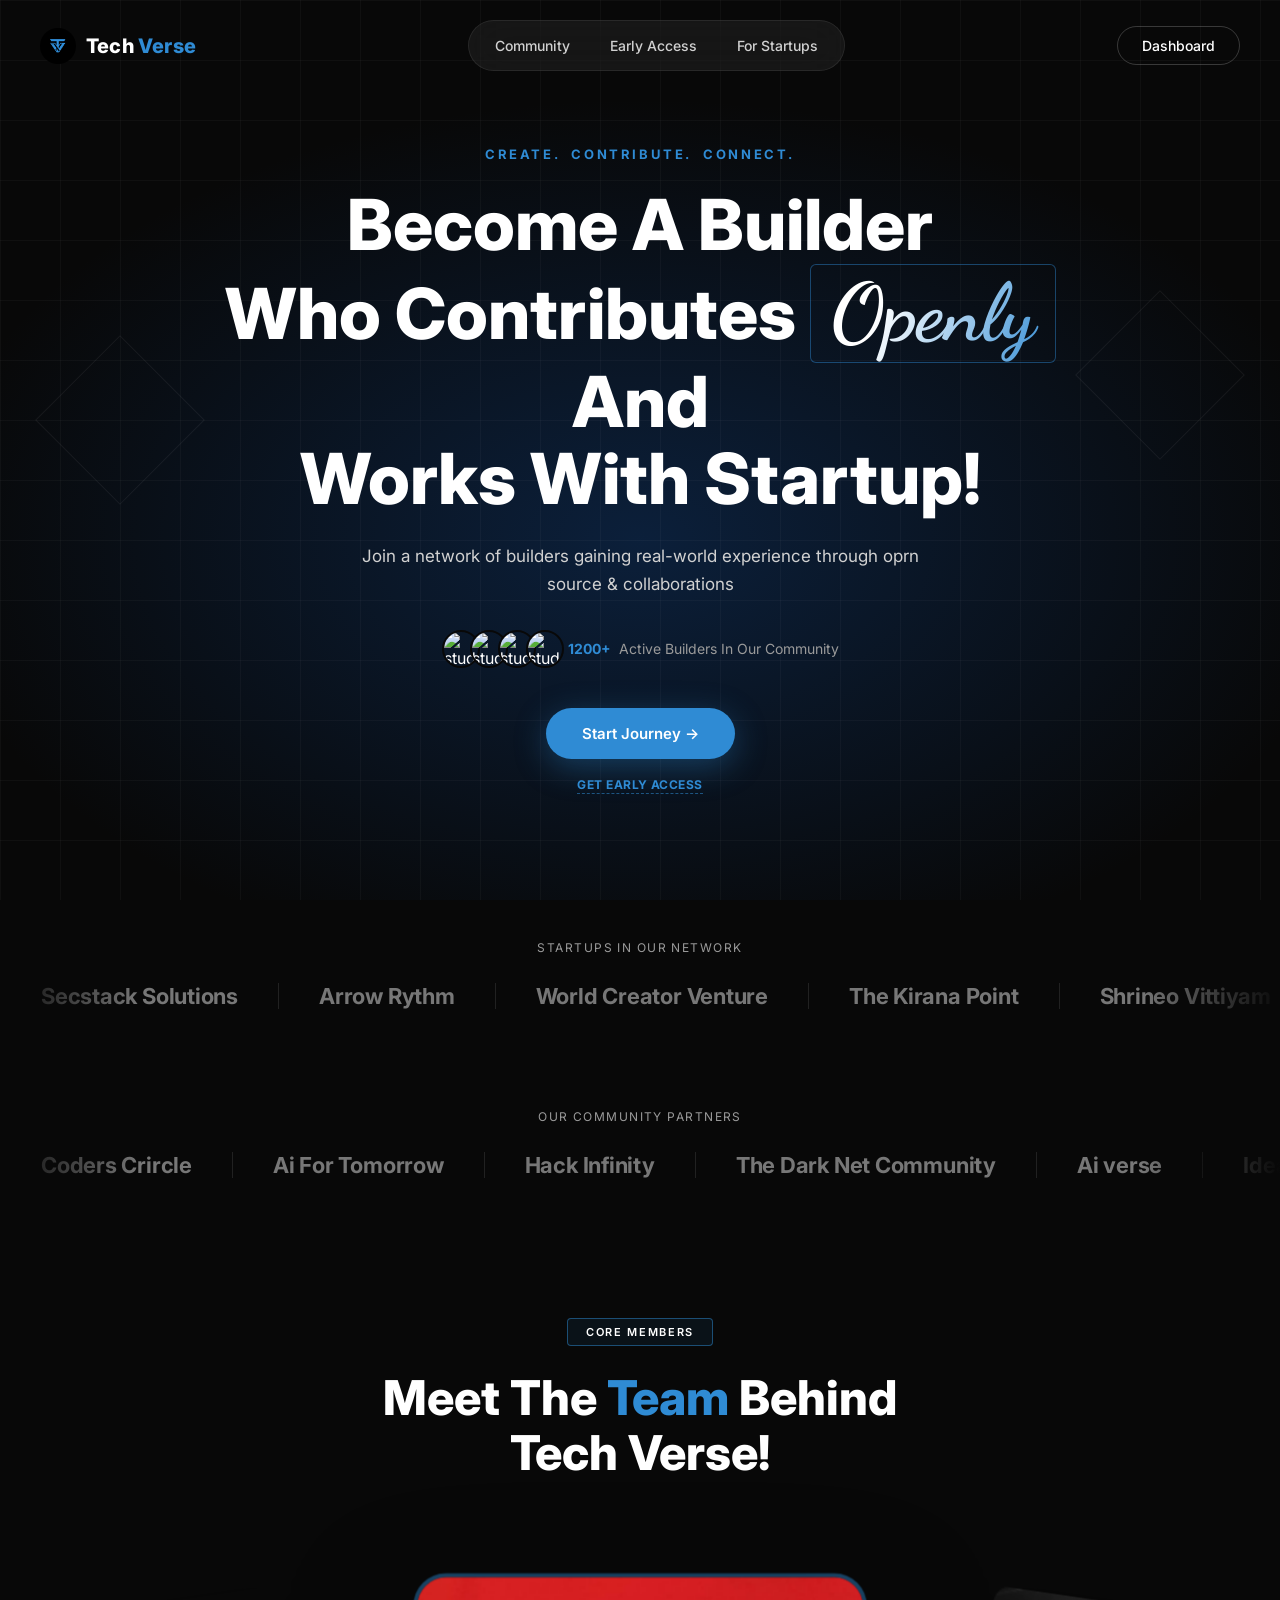
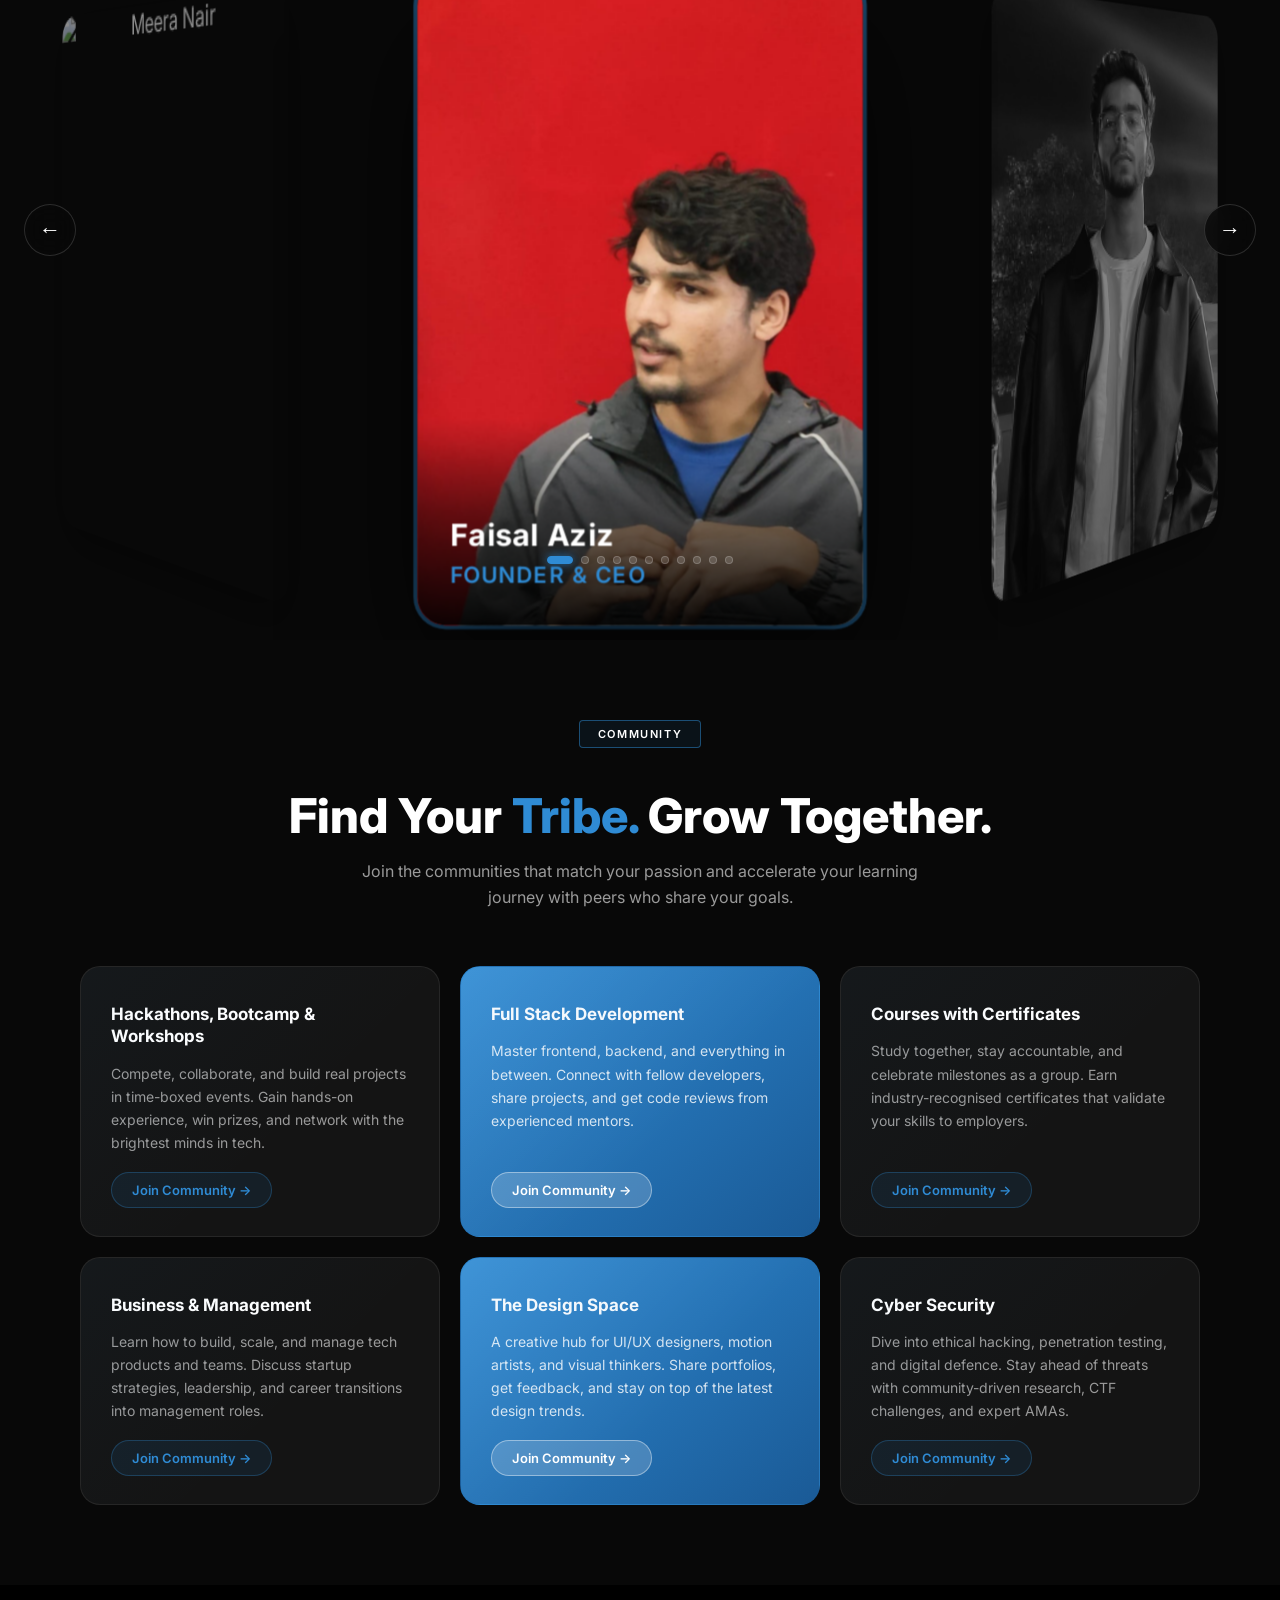
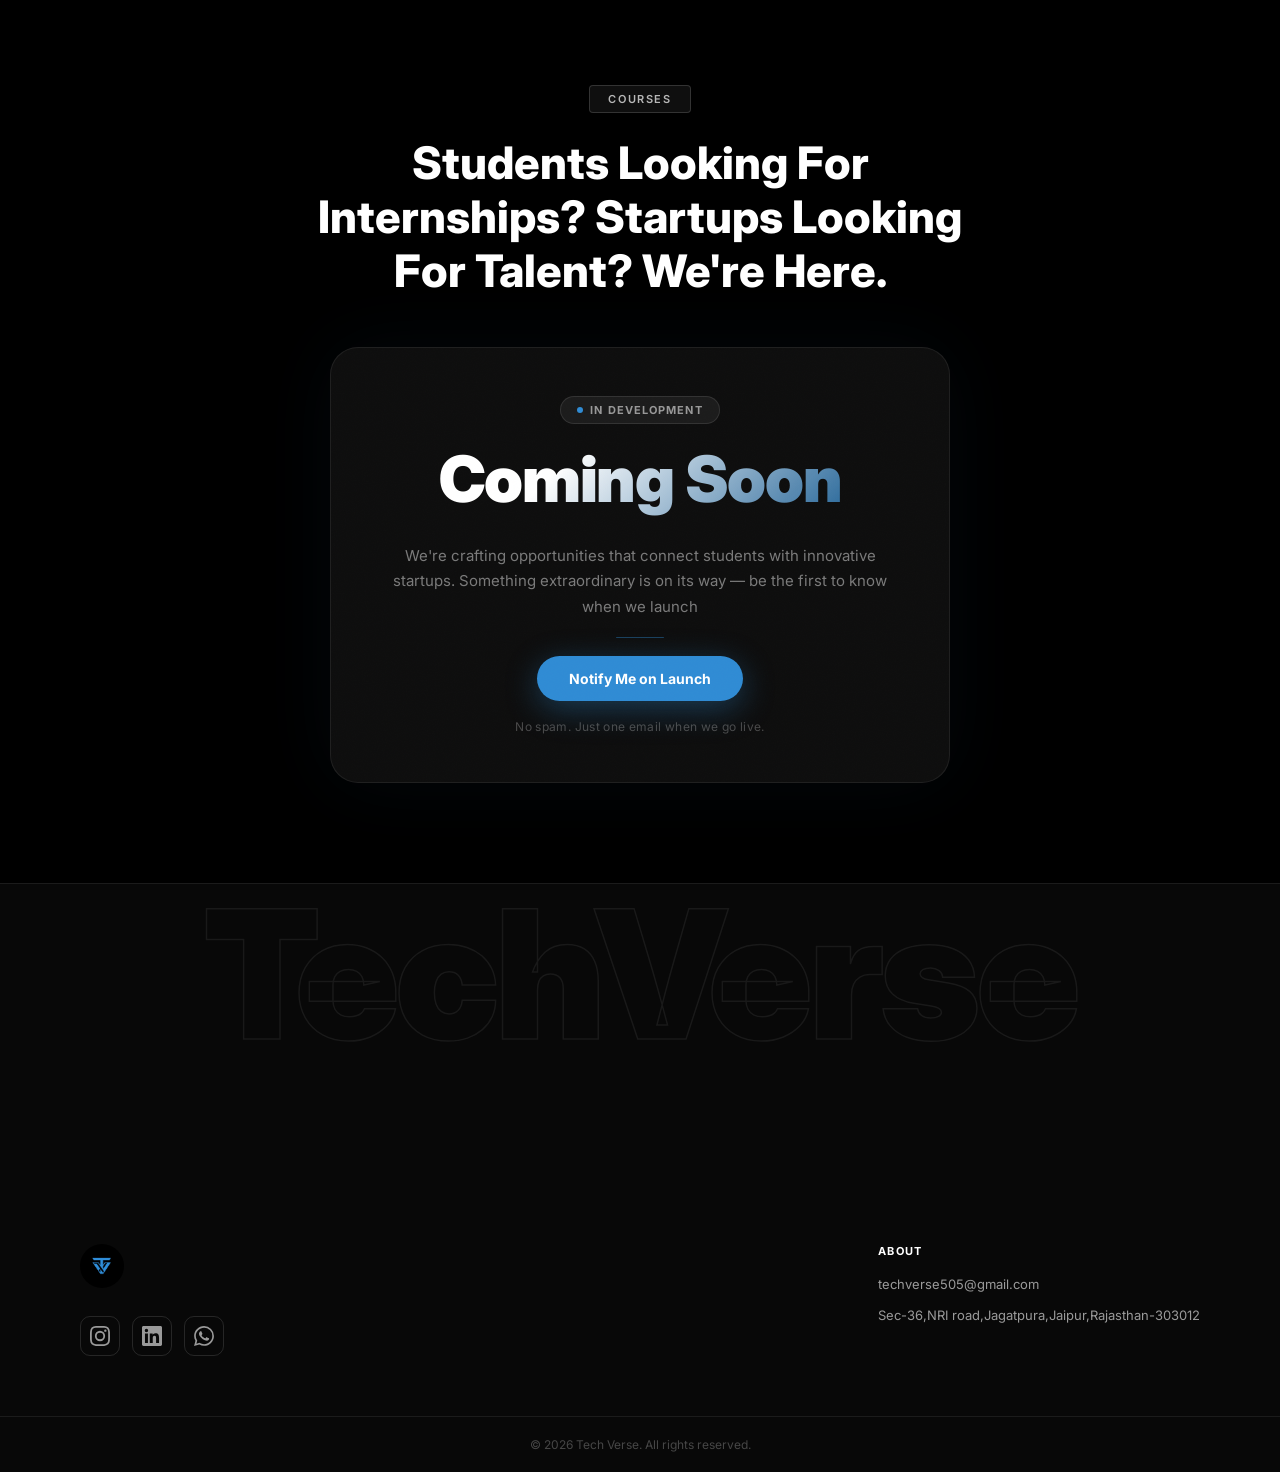
==== commit 5ae658da: "Update index.html" ====
--- a/index.html
+++ b/index.html
@@ -251,8 +251,8 @@
                     <img src="https://images.unsplash.com/photo-1519085360753-af0119f7cbe7?w=400&h=560&fit=crop&crop=face"
                         alt="Karan Patel" />
                     <div class="slide-caption">
-                        <p class="member-name">Karan Patel</p>
-                        <p class="member-role">Sr. Full Stack Mentor</p>
+                        <p class="member-name"></p>
+                        <p class="member-role"></p>
                     </div>
                 </div>
 
@@ -260,8 +260,35 @@
                     <img src="https://images.unsplash.com/photo-1580489944761-15a19d654956?w=400&h=560&fit=crop&crop=face"
                         alt="Meera Nair" />
                     <div class="slide-caption">
-                        <p class="member-name">Meera Nair</p>
-                        <p class="member-role">Head of Placements</p>
+                        <p class="member-name"></p>
+                        <p class="member-role"></p>
+                    </div>
+                </div>
+
+                <div class="slide">
+                    <img src="https://images.unsplash.com/photo-1580489944761-15a19d654956?w=400&h=560&fit=crop&crop=face"
+                        alt="Meera Nair" />
+                    <div class="slide-caption">
+                        <p class="member-name"></p>
+                        <p class="member-role"></p>
+                    </div>
+                </div>
+
+                <div class="slide">
+                    <img src="https://images.unsplash.com/photo-1580489944761-15a19d654956?w=400&h=560&fit=crop&crop=face"
+                        alt="Meera Nair" />
+                    <div class="slide-caption">
+                        <p class="member-name"></p>
+                        <p class="member-role"></p>
+                    </div>
+                </div>
+
+                <div class="slide">
+                    <img src="https://images.unsplash.com/photo-1580489944761-15a19d654956?w=400&h=560&fit=crop&crop=face"
+                        alt="Meera Nair" />
+                    <div class="slide-caption">
+                        <p class="member-name"></p>
+                        <p class="member-role"></p>
                     </div>
                 </div>
 
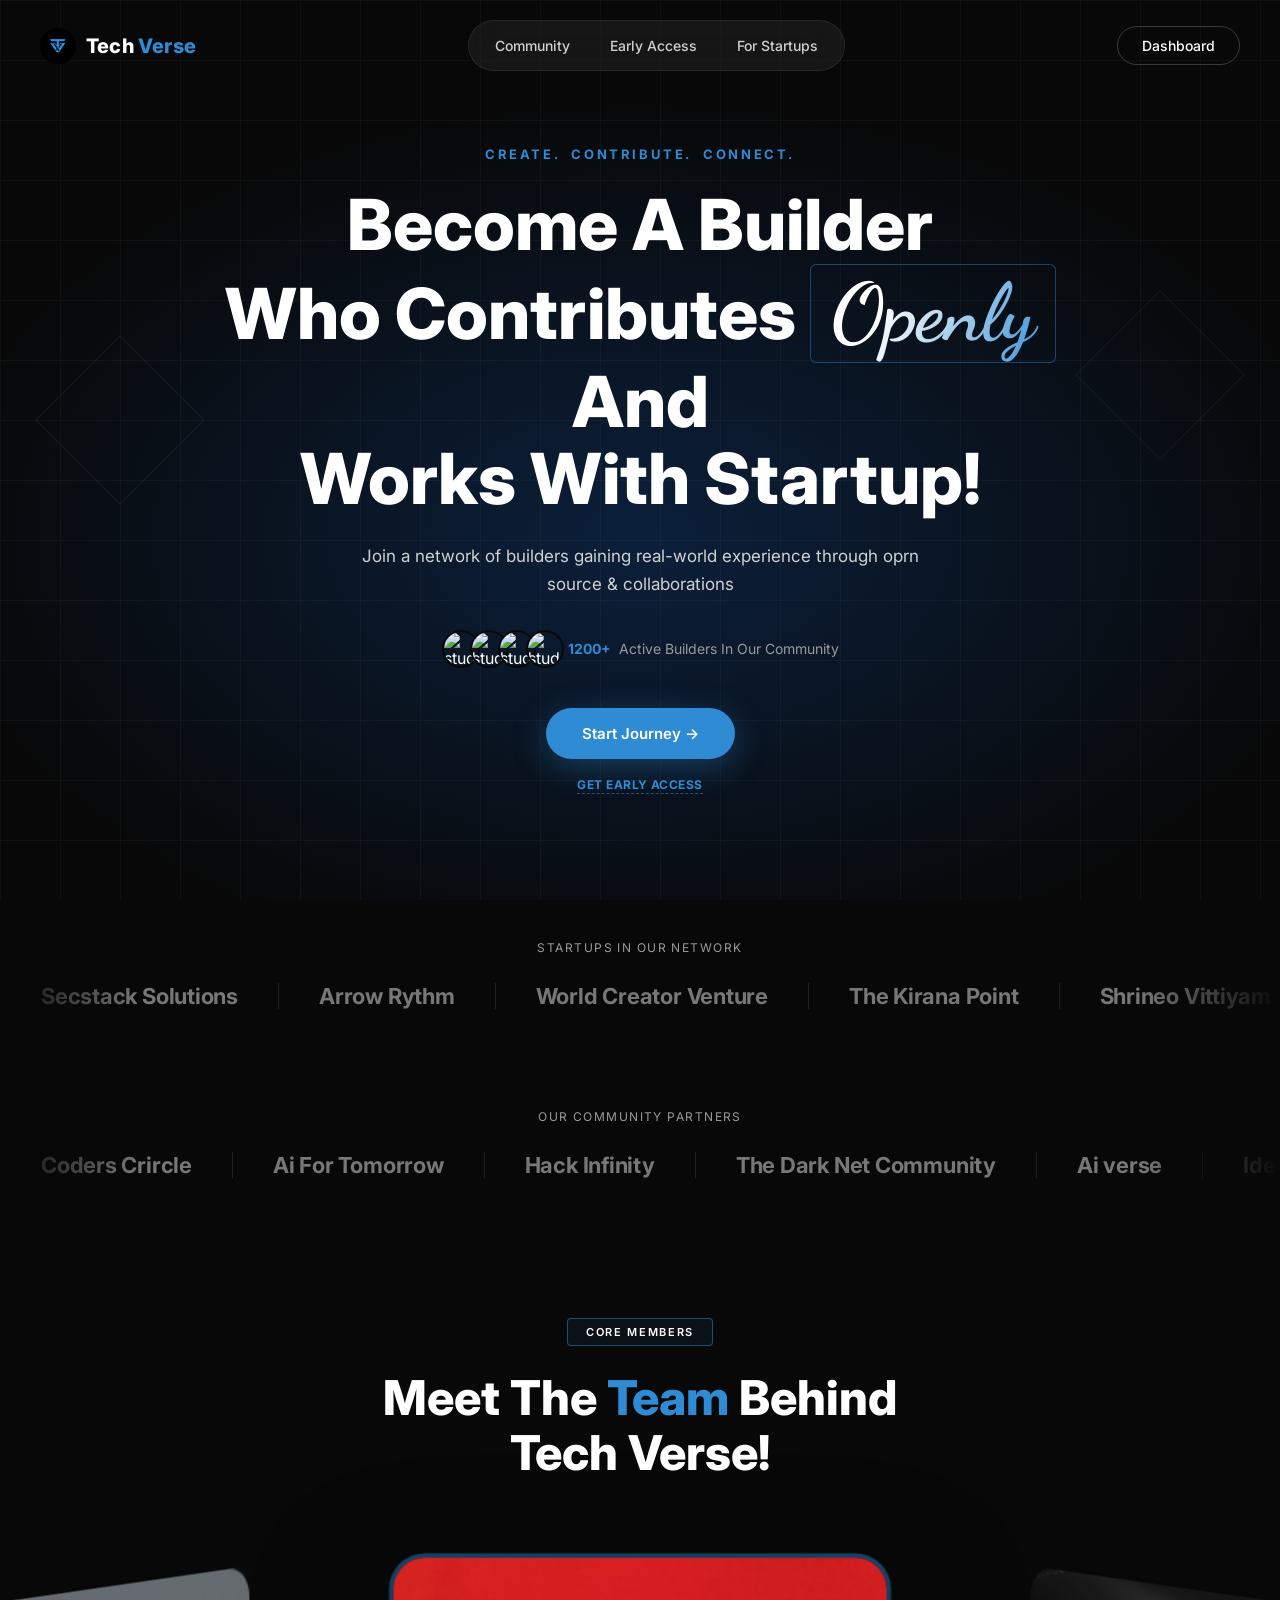
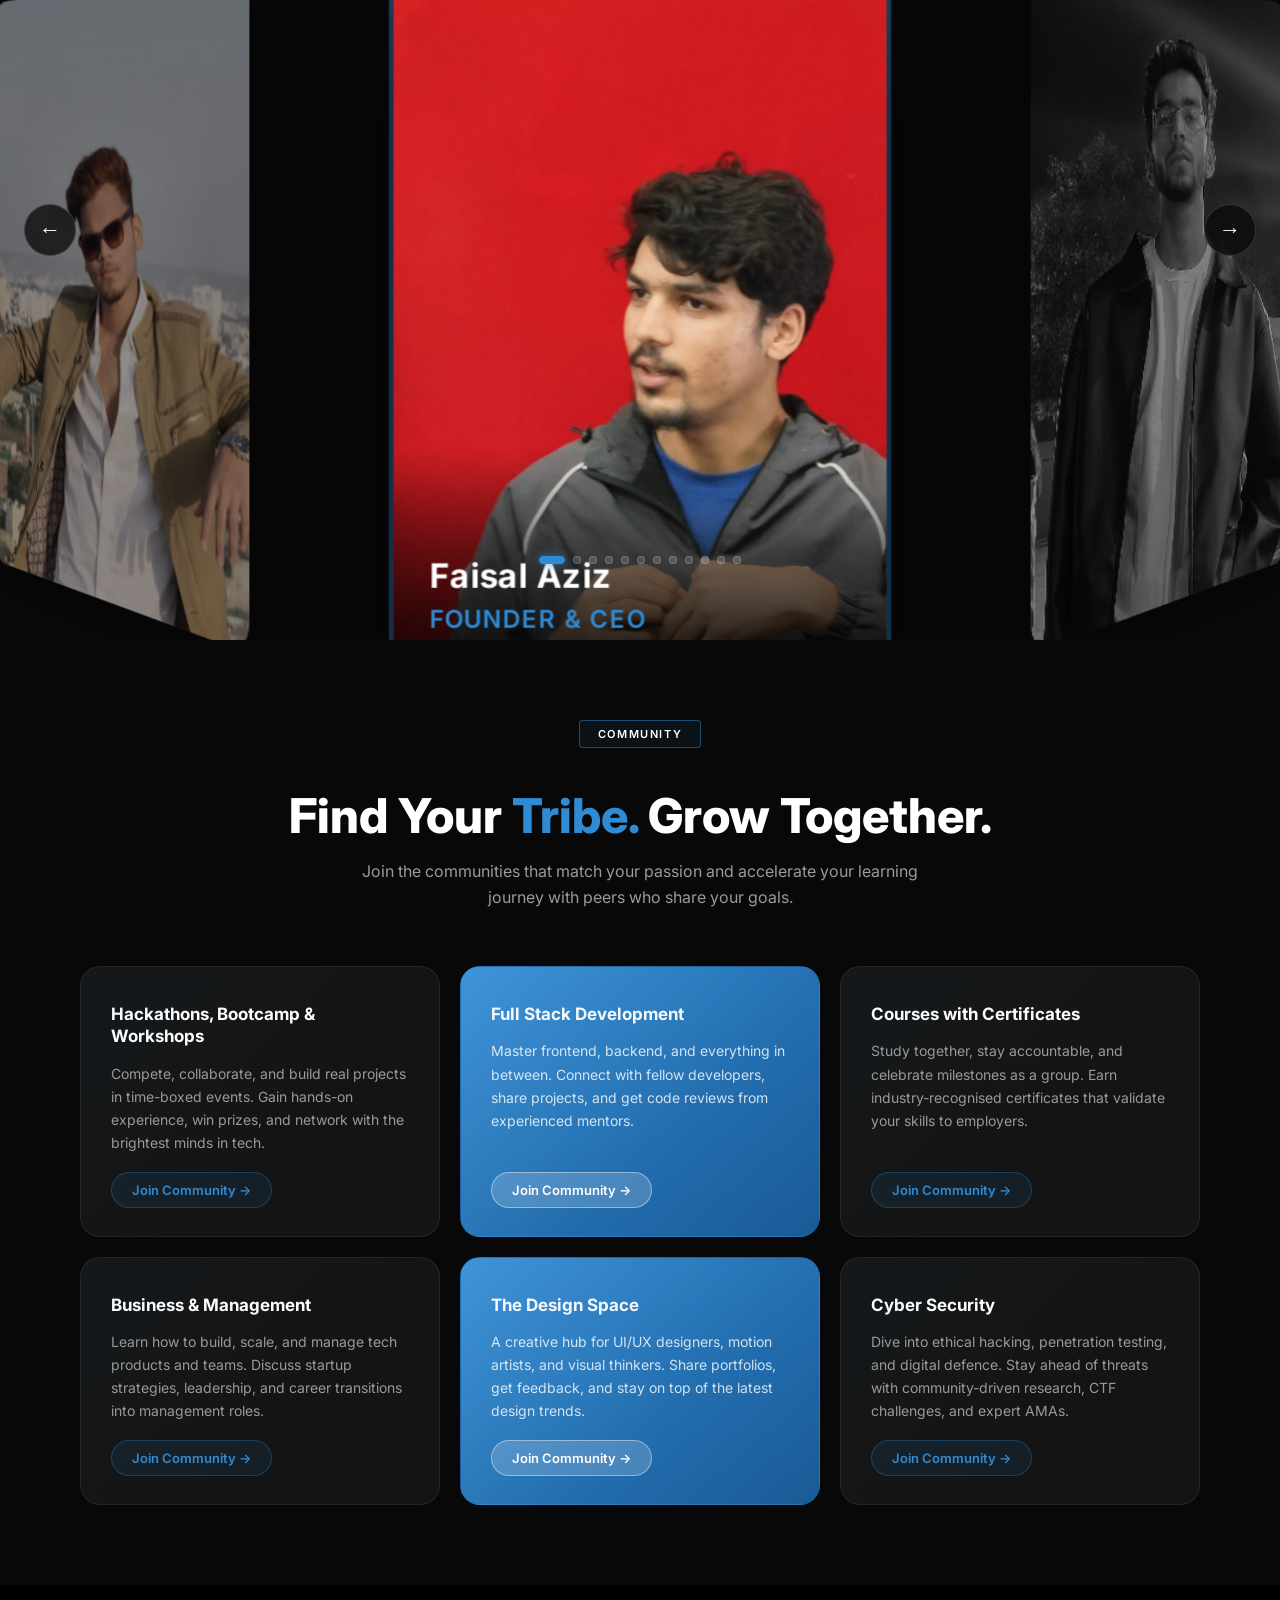
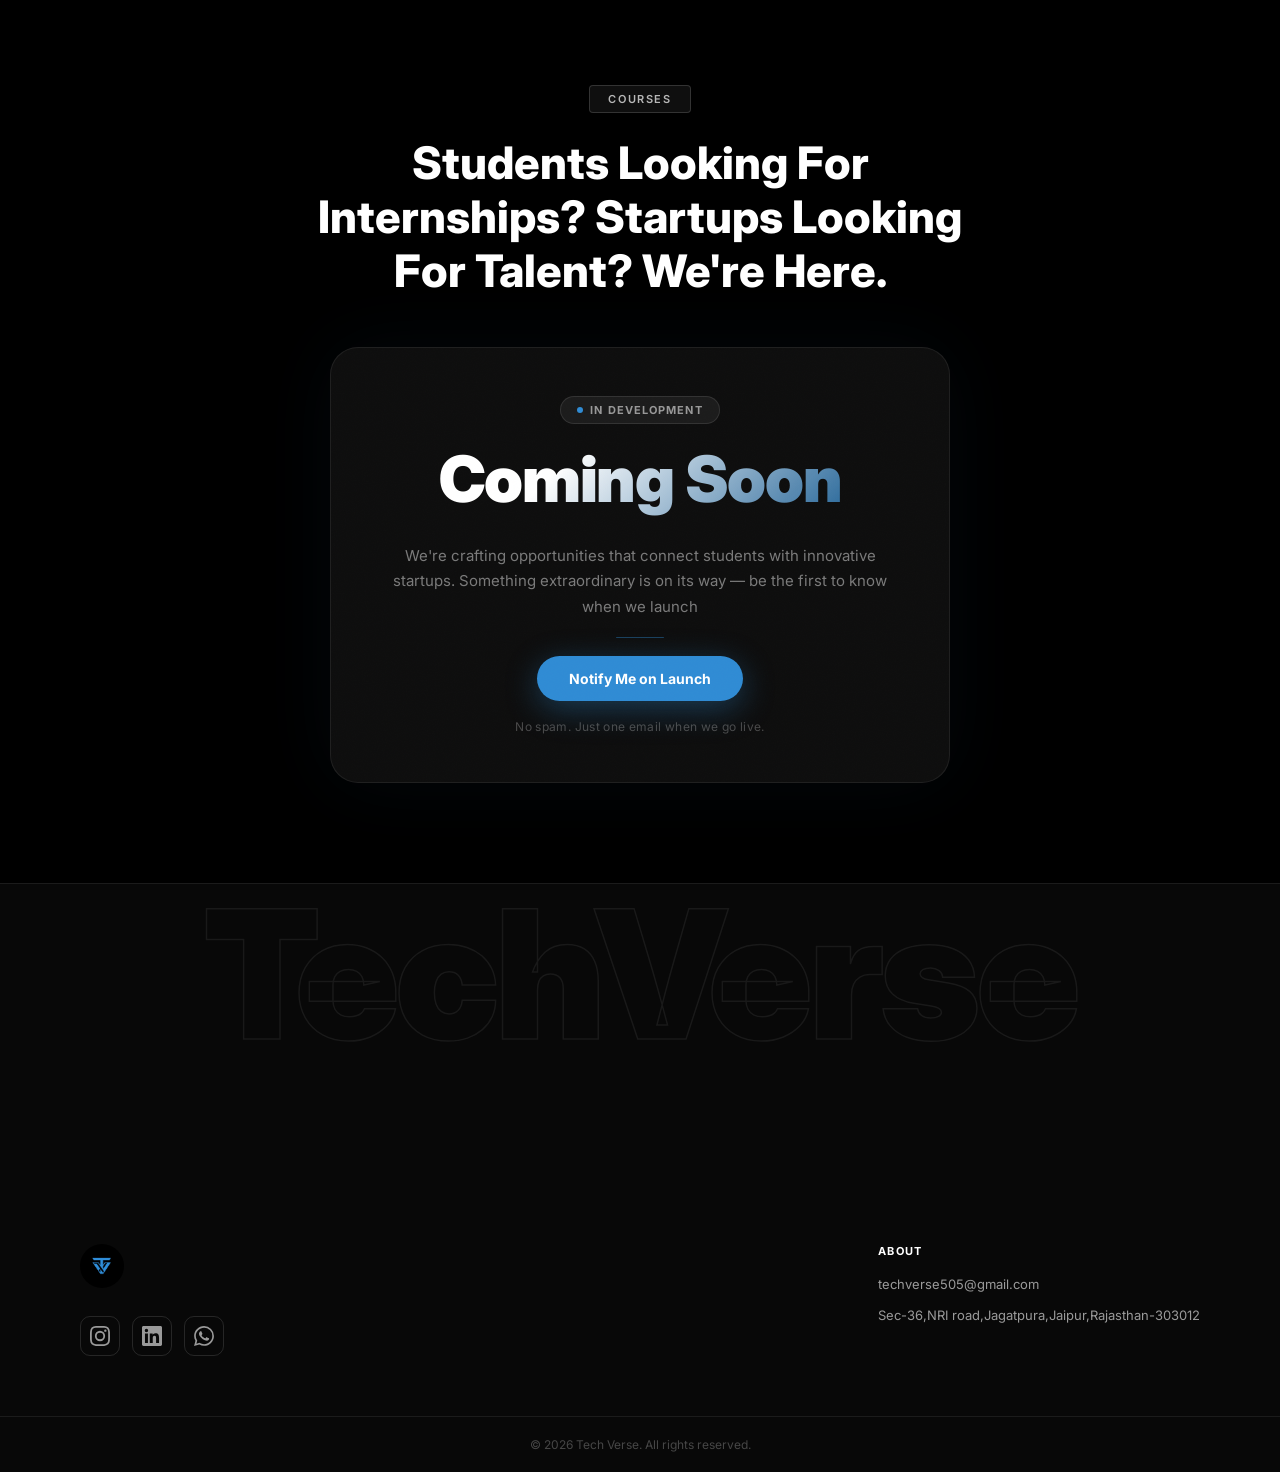
==== commit ae027a63: "Update index.html" ====
--- a/index.html
+++ b/index.html
@@ -65,7 +65,7 @@
             <div class="nav-links" id="navLinks">
                 <a href="#community" class="nav-link active">Community</a>
                 <a href="#" class="nav-link" onclick="event.preventDefault();document.getElementById('loginModal').style.display='flex'">Early Access</a>
-                <a href="#courses" class="nav-link">For Startups</a>
+                <a href="form.html" target="_blank" class="nav-link">For Startups</a>
             </div>
 
             <div class="nav-right">
@@ -207,7 +207,34 @@
                         alt="Vikrant Maru" />
                     <div class="slide-caption">
                         <p class="member-name">Vikrant Maru</p>
-                        <p class="member-role">Co-Founder & CFO</p>
+                        <p class="member-role">Founding Team Member & Project Manager</p>
+                    </div>
+                </div>
+
+                <div class="slide">
+                    <img src="WhatsApp Image 2026-02-19 at 12.07.13 AM.jpeg"
+                        alt="Sushobhit Bhimge" />
+                    <div class="slide-caption">
+                        <p class="member-name">Sushobhit Bhimge</p>
+                        <p class="member-role">CTO</p>
+                    </div>
+                </div>
+
+                <div class="slide">
+                    <img src="WhatsApp Image 2026-03-13 at 9.50.12 PM.jpeg"
+                        alt="Amogh Kashyap" />
+                    <div class="slide-caption">
+                        <p class="member-name">Amogh Kashyap</p>
+                        <p class="member-role">Software Developer & System Lead</p>
+                    </div>
+                </div>
+                
+                <div class="slide">
+                    <img src="WhatsApp Image 2026-01-13 at 10.21.08 PM (1).jpeg"
+                        alt="Om Eshwar" />
+                    <div class="slide-caption">
+                        <p class="member-name">Om Eshwar</p>
+                        <p class="member-role">Founding Team Member & Community Lead</p>
                     </div>
                 </div>
 
@@ -216,79 +243,61 @@
                         alt="Daksh Dhingra" />
                     <div class="slide-caption">
                         <p class="member-name">Daksh Dhingra</p>
-                        <p class="member-role">Community Manager & Frontend developer</p>
-                    </div>
-                </div>
-
-                <div class="slide">
-                    <img src="WhatsApp Image 2026-02-19 at 12.07.13 AM.jpeg"
-                        alt="Sushobhit Bhimge" />
-                    <div class="slide-caption">
-                        <p class="member-name">Sushobhit Bhimge</p>
-                        <p class="member-role">CTO</p>
-                    </div>
-                </div>
-
-                <div class="slide">
-                    <img src="WhatsApp Image 2026-01-13 at 10.21.08 PM (1).jpeg"
-                        alt="Om Eshwar" />
-                    <div class="slide-caption">
-                        <p class="member-name">Om Eshwar</p>
-                        <p class="member-role">Founding Team Member & Community Lead</p>
-                    </div>
-                </div>
-
-                <div class="slide">
-                    <img src="https://images.unsplash.com/photo-1544005313-94ddf0286df2?w=400&h=560&fit=crop&crop=face"
-                        alt="Ananya Joshi" />
+                        <p class="member-role">Community Manager</p>
+                    </div>
+                </div>
+
+                <div class="slide">
+                    <img src="anuradha.jpeg"
+                        alt="Anuradha Bhattu" />
                     <div class="slide-caption">
                         <p class="member-name">Anuradha Bhattu</p>
-                        <p class="member-role">Social Media</p>
-                    </div>
-                </div>
-
-                <div class="slide">
-                    <img src="https://images.unsplash.com/photo-1519085360753-af0119f7cbe7?w=400&h=560&fit=crop&crop=face"
-                        alt="Karan Patel" />
-                    <div class="slide-caption">
-                        <p class="member-name"></p>
-                        <p class="member-role"></p>
-                    </div>
-                </div>
-
-                <div class="slide">
-                    <img src="https://images.unsplash.com/photo-1580489944761-15a19d654956?w=400&h=560&fit=crop&crop=face"
-                        alt="Meera Nair" />
-                    <div class="slide-caption">
-                        <p class="member-name"></p>
-                        <p class="member-role"></p>
-                    </div>
-                </div>
-
-                <div class="slide">
-                    <img src="https://images.unsplash.com/photo-1580489944761-15a19d654956?w=400&h=560&fit=crop&crop=face"
-                        alt="Meera Nair" />
-                    <div class="slide-caption">
-                        <p class="member-name"></p>
-                        <p class="member-role"></p>
-                    </div>
-                </div>
-
-                <div class="slide">
-                    <img src="https://images.unsplash.com/photo-1580489944761-15a19d654956?w=400&h=560&fit=crop&crop=face"
-                        alt="Meera Nair" />
-                    <div class="slide-caption">
-                        <p class="member-name"></p>
-                        <p class="member-role"></p>
-                    </div>
-                </div>
-
-                <div class="slide">
-                    <img src="https://images.unsplash.com/photo-1580489944761-15a19d654956?w=400&h=560&fit=crop&crop=face"
-                        alt="Meera Nair" />
-                    <div class="slide-caption">
-                        <p class="member-name"></p>
-                        <p class="member-role"></p>
+                        <p class="member-role">Community Manager & Video Host</p>
+                    </div>
+                </div>
+                
+                <div class="slide">
+                    <img src="ayush.jpeg"
+                        alt="Ayush Raj" />
+                    <div class="slide-caption">
+                        <p class="member-name">Ayush Raj</p>
+                        <p class="member-role">Content Video Editor</p>
+                    </div>
+                </div>
+
+                <div class="slide">
+                    <img src="sejal_thakur.jpeg"
+                        alt="Sejal Thakur" />
+                    <div class="slide-caption">
+                        <p class="member-name">Sejal Thakur</p>
+                        <p class="member-role">Social Media Manager</p>
+                    </div>
+                </div>
+
+                <div class="slide">
+                    <img src="priyanshi_borana.jpeg"
+                        alt="Priyanshi Borana" />
+                    <div class="slide-caption">
+                        <p class="member-name">Priyanshi Borana</p>
+                        <p class="member-role">Social Media Manager</p>
+                    </div>
+                </div>
+
+                <div class="slide">
+                    <img src="monali.jpeg"
+                        alt="Sakhshi Chauhan" />
+                    <div class="slide-caption">
+                        <p class="member-name">Sakhshi Chauhan</p>
+                        <p class="member-role">Video Host</p>
+                    </div>
+                </div>
+                
+                <div class="slide">
+                    <img src="sahil_pawara.jpeg"
+                        alt="Sahil Pawara" />
+                    <div class="slide-caption">
+                        <p class="member-name">Sahil Pawara</p>
+                        <p class="member-role">Visual Creator</p>
                     </div>
                 </div>
 
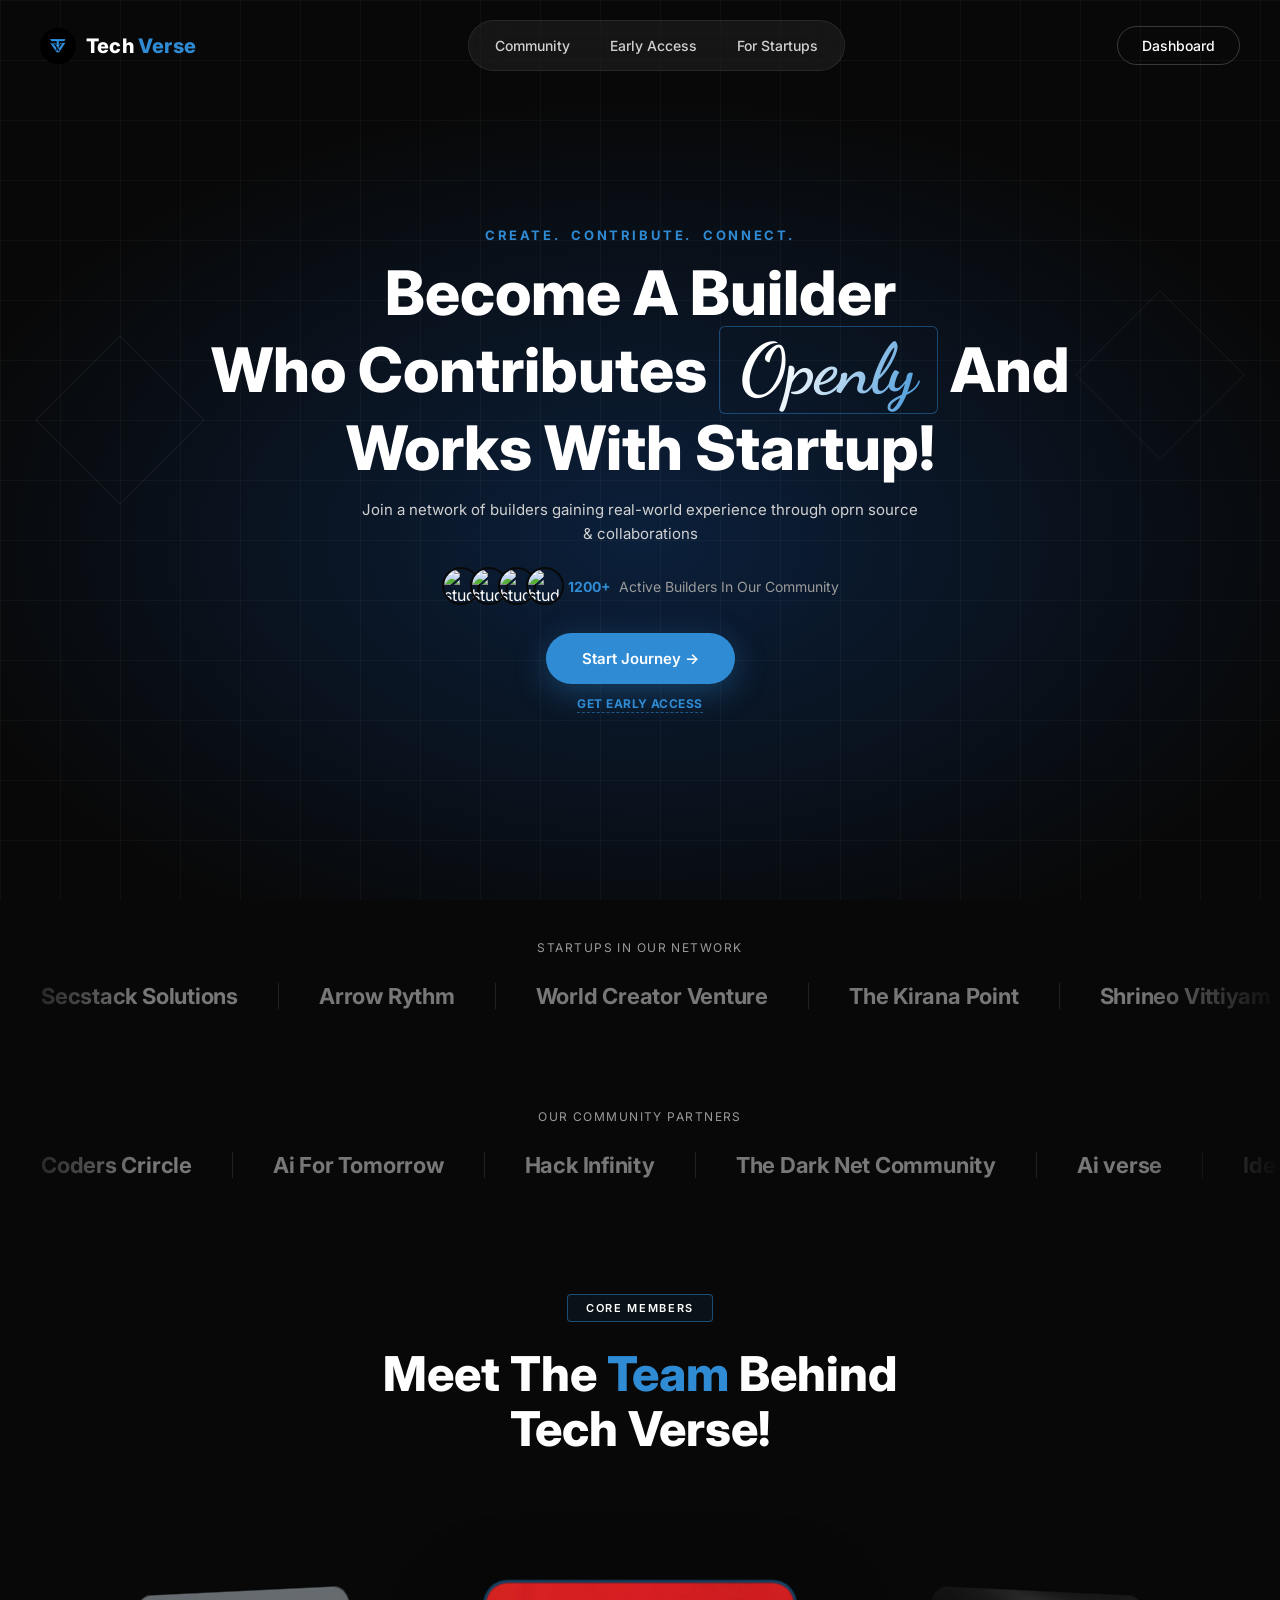
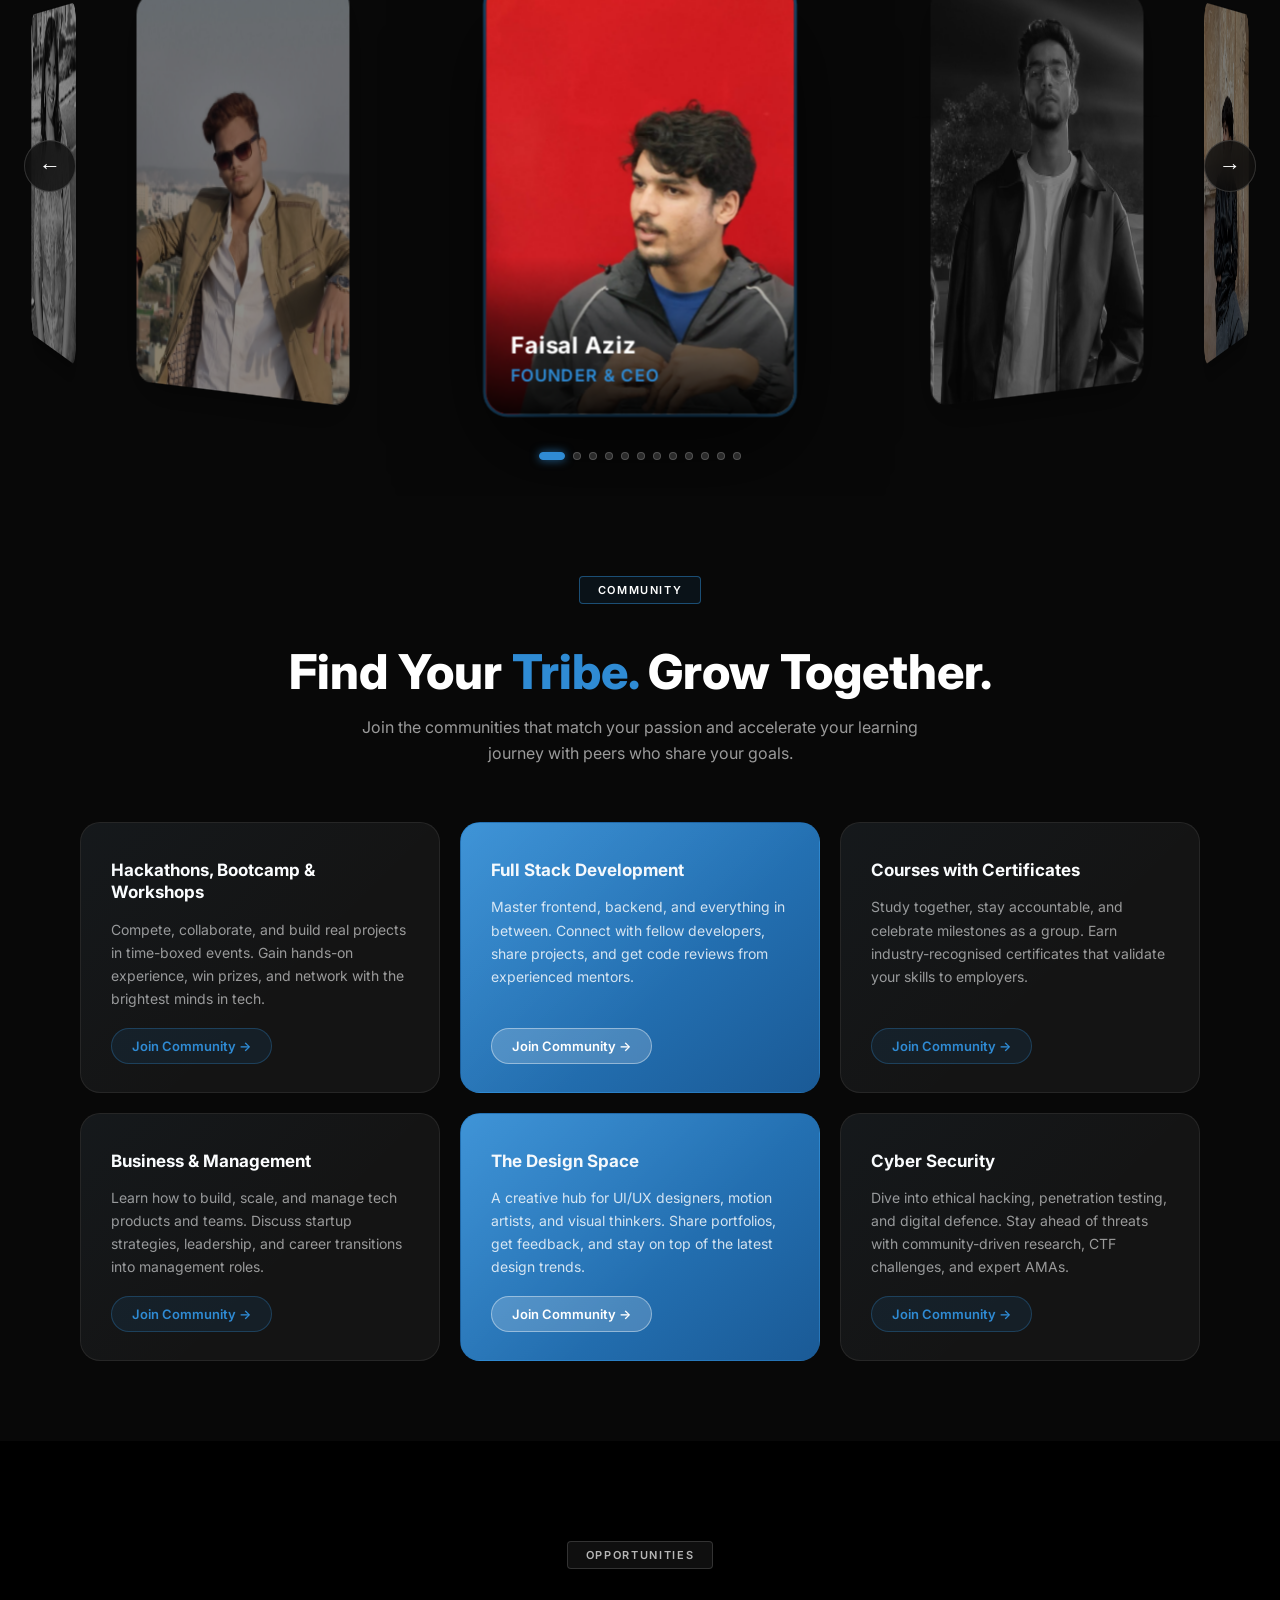
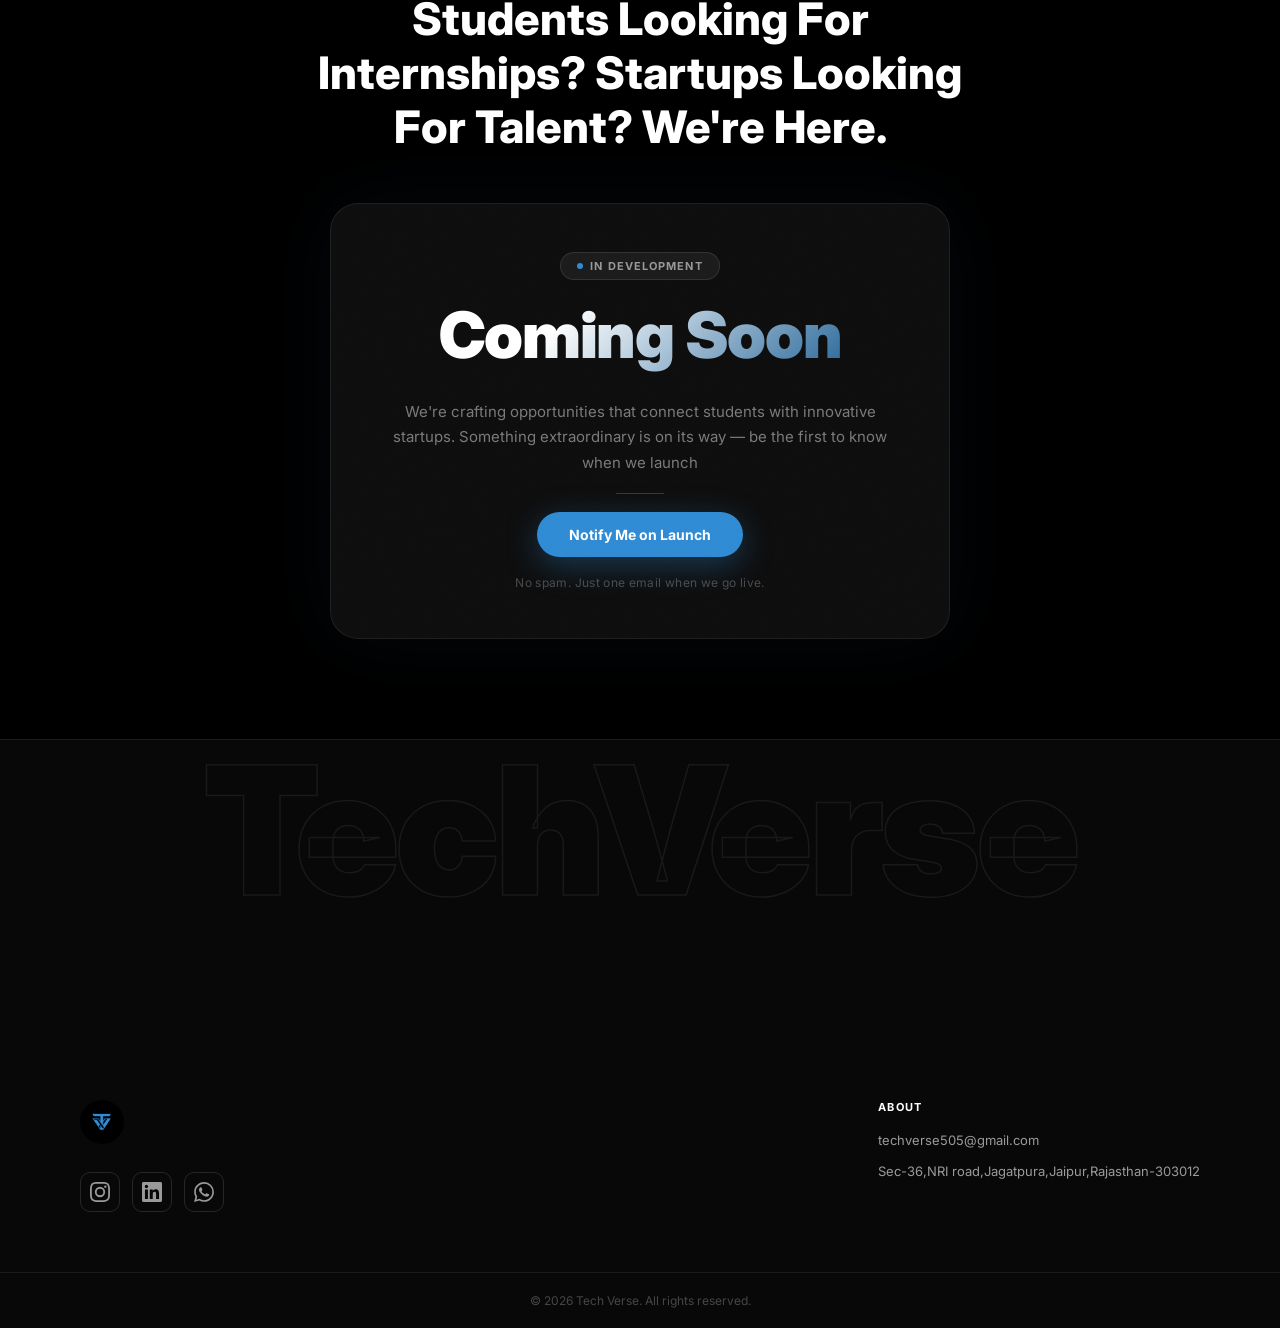
==== commit 9bb6e9ae: "Update index.html" ====
--- a/index.html
+++ b/index.html
@@ -380,7 +380,7 @@
     <!-- ║           SECTION: COURSES               ║ -->
     <!-- ╚══════════════════════════════════════════╝ -->
     <section class="courses-cta-section" id="courses">
-        <div class="section-badge badge-light">COURSES</div>
+        <div class="section-badge badge-light">OPPORTUNITIES</div>
         <h2 class="courses-cta-heading">
             Students Looking For Internships?
 Startups Looking For Talent? We're Here.
--- a/hero.css
+++ b/hero.css
@@ -8,7 +8,7 @@
     align-items: center;
     justify-content: center;
     text-align: center;
-    padding: 120px 24px 80px;
+    padding: 90px 24px 50px;
     position: relative;
     overflow: hidden;
     background: radial-gradient(ellipse 80% 70% at 50% 60%, rgba(15, 60, 120, 0.45) 0%, transparent 70%), var(--black);
@@ -59,16 +59,16 @@
     letter-spacing: 0.2em;
     color: var(--orange);
     text-transform: uppercase;
-    margin-bottom: 24px;
+    margin-bottom: 16px;
 }
 
 /* --- Main Heading --- */
 .hero-heading {
-    font-size: clamp(2.6rem, 5.5vw, 4.8rem);
+    font-size: clamp(2.2rem, 4.8vw, 4.2rem);
     font-weight: 800;
     line-height: 1.1;
     color: var(--white);
-    margin-bottom: 24px;
+    margin-bottom: 16px;
 }
 
 .hero-serif {
@@ -88,10 +88,10 @@
 
 /* --- Subtext --- */
 .hero-sub {
-    font-size: 17px;
+    font-size: 15px;
     color: var(--gray-light);
     max-width: 560px;
-    margin: 0 auto 32px;
+    margin: 0 auto 20px;
     line-height: 1.65;
 }
 
@@ -101,7 +101,7 @@
     align-items: center;
     justify-content: center;
     gap: 14px;
-    margin-bottom: 32px;
+    margin-bottom: 20px;
 }
 
 .avatar-stack {
@@ -153,7 +153,7 @@
     flex-direction: column;
     align-items: center;
     gap: 6px;
-    margin-top: 18px;
+    margin-top: 12px;
     font-size: 13px;
     color: rgba(255, 255, 255, 0.4);
     letter-spacing: 0.02em;
@@ -203,4 +203,4 @@
     letter-spacing: 0.04em;
     text-transform: uppercase;
     font-size: 12px;
-}+}
--- a/impact.css
+++ b/impact.css
@@ -3,7 +3,7 @@
    ============================================================ */
 
 .impact-section {
-    padding: 80px 0 120px;
+    padding: 56px 0 80px;
     text-align: center;
     /* Clip horizontally so 3D cards don't cause page-width scroll on mobile */
     overflow: hidden;
@@ -13,9 +13,9 @@
 .slider-scene {
     position: relative;
     width: 100%;
-    height: 580px;
-    margin: 60px auto 0;
-    perspective: 1000px;
+    height: 500px;
+    margin: 40px auto 0;
+    perspective: 1600px;
     perspective-origin: 50% 38%;
     /* isolate 3D stacking context so cards don't escape to document level */
     transform-style: flat;
@@ -39,10 +39,10 @@
     left: 50%;
     top: 50%;
     /* portrait card */
-    width: 220px;
-    height: 320px;
-    margin-left: -110px;
-    margin-top: -160px;
+    width: 200px;
+    height: 280px;
+    margin-left: -100px;
+    margin-top: -140px;
     border-radius: 14px;
     overflow: hidden;
     cursor: pointer;
@@ -189,14 +189,14 @@
 /* ── Responsive ── */
 @media (max-width: 768px) {
     .slider-scene {
-        height: 440px;
+        height: 380px;
     }
 
     .slide {
-        width: 160px;
-        height: 240px;
-        margin-left: -80px;
-        margin-top: -120px;
+        width: 140px;
+        height: 200px;
+        margin-left: -70px;
+        margin-top: -100px;
     }
 
     .slider-btn-prev {
@@ -206,4 +206,4 @@
     .slider-btn-next {
         right: 6px;
     }
-}+}
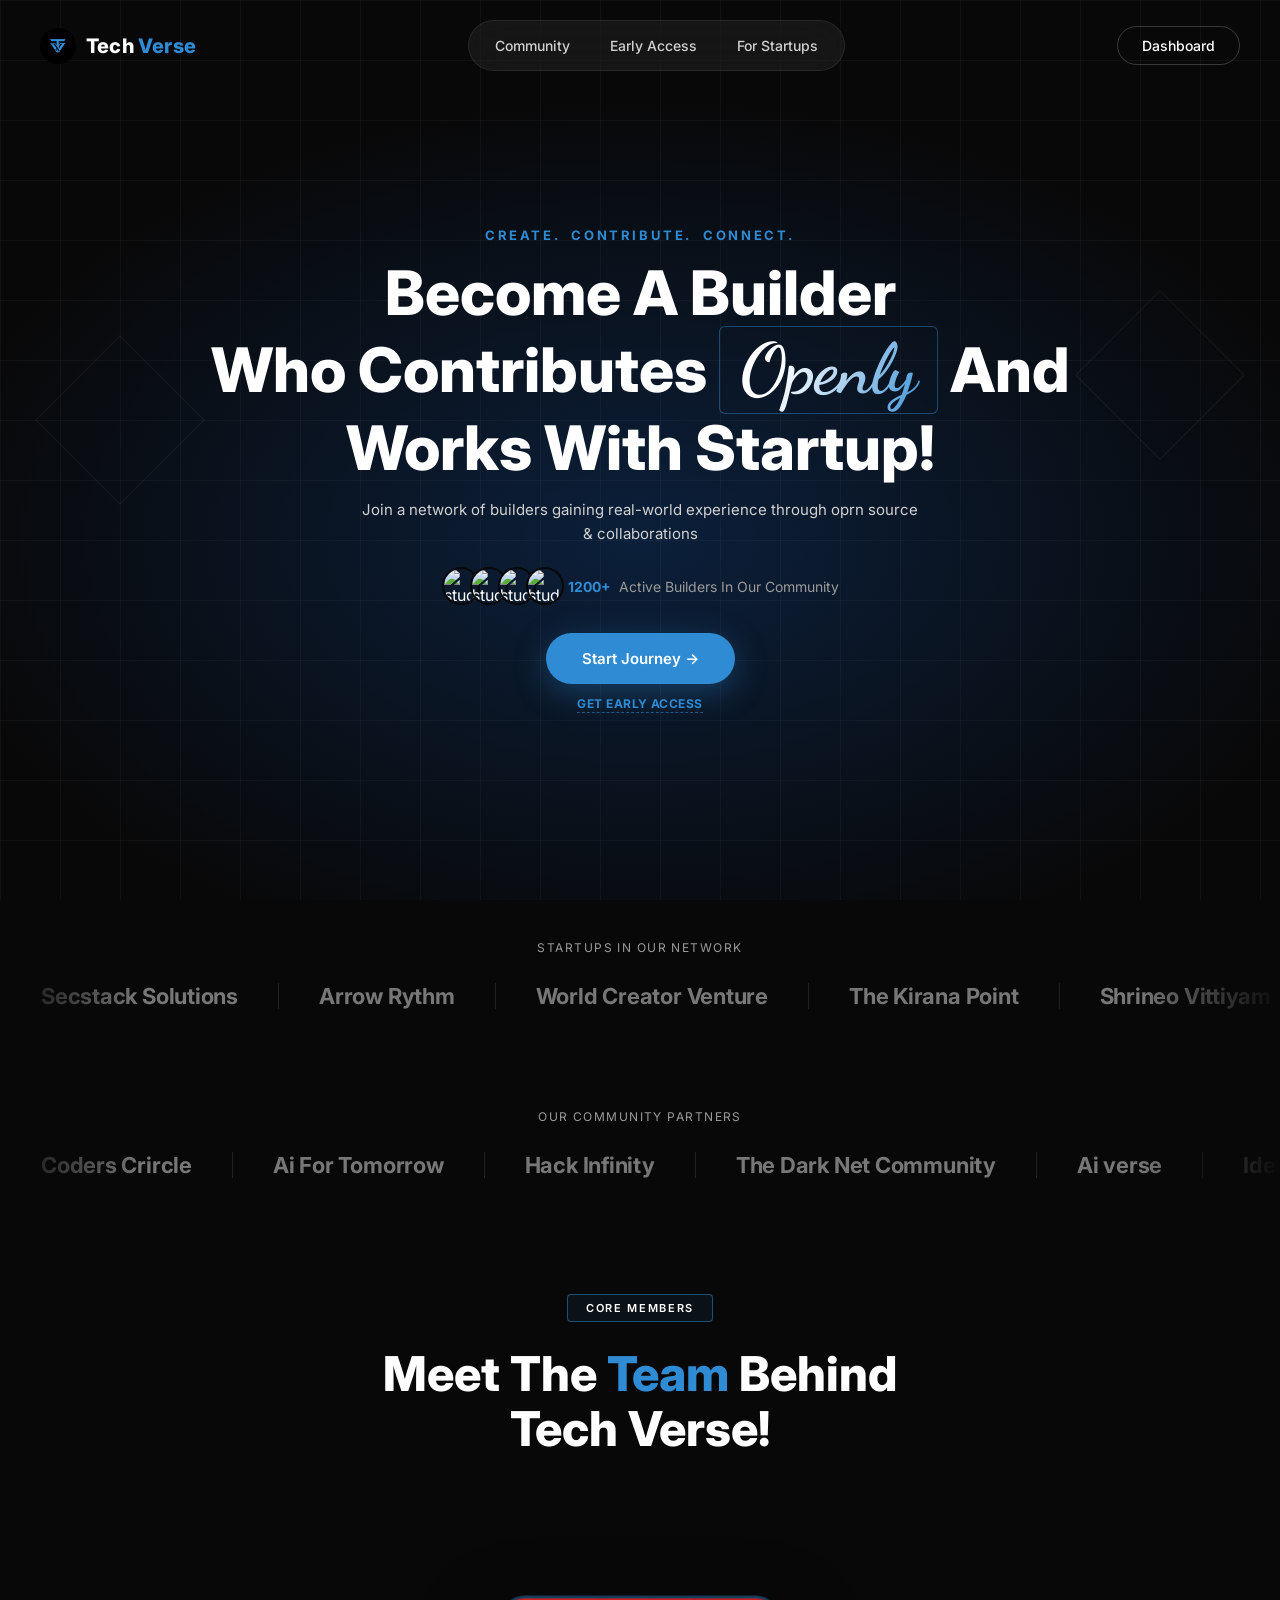
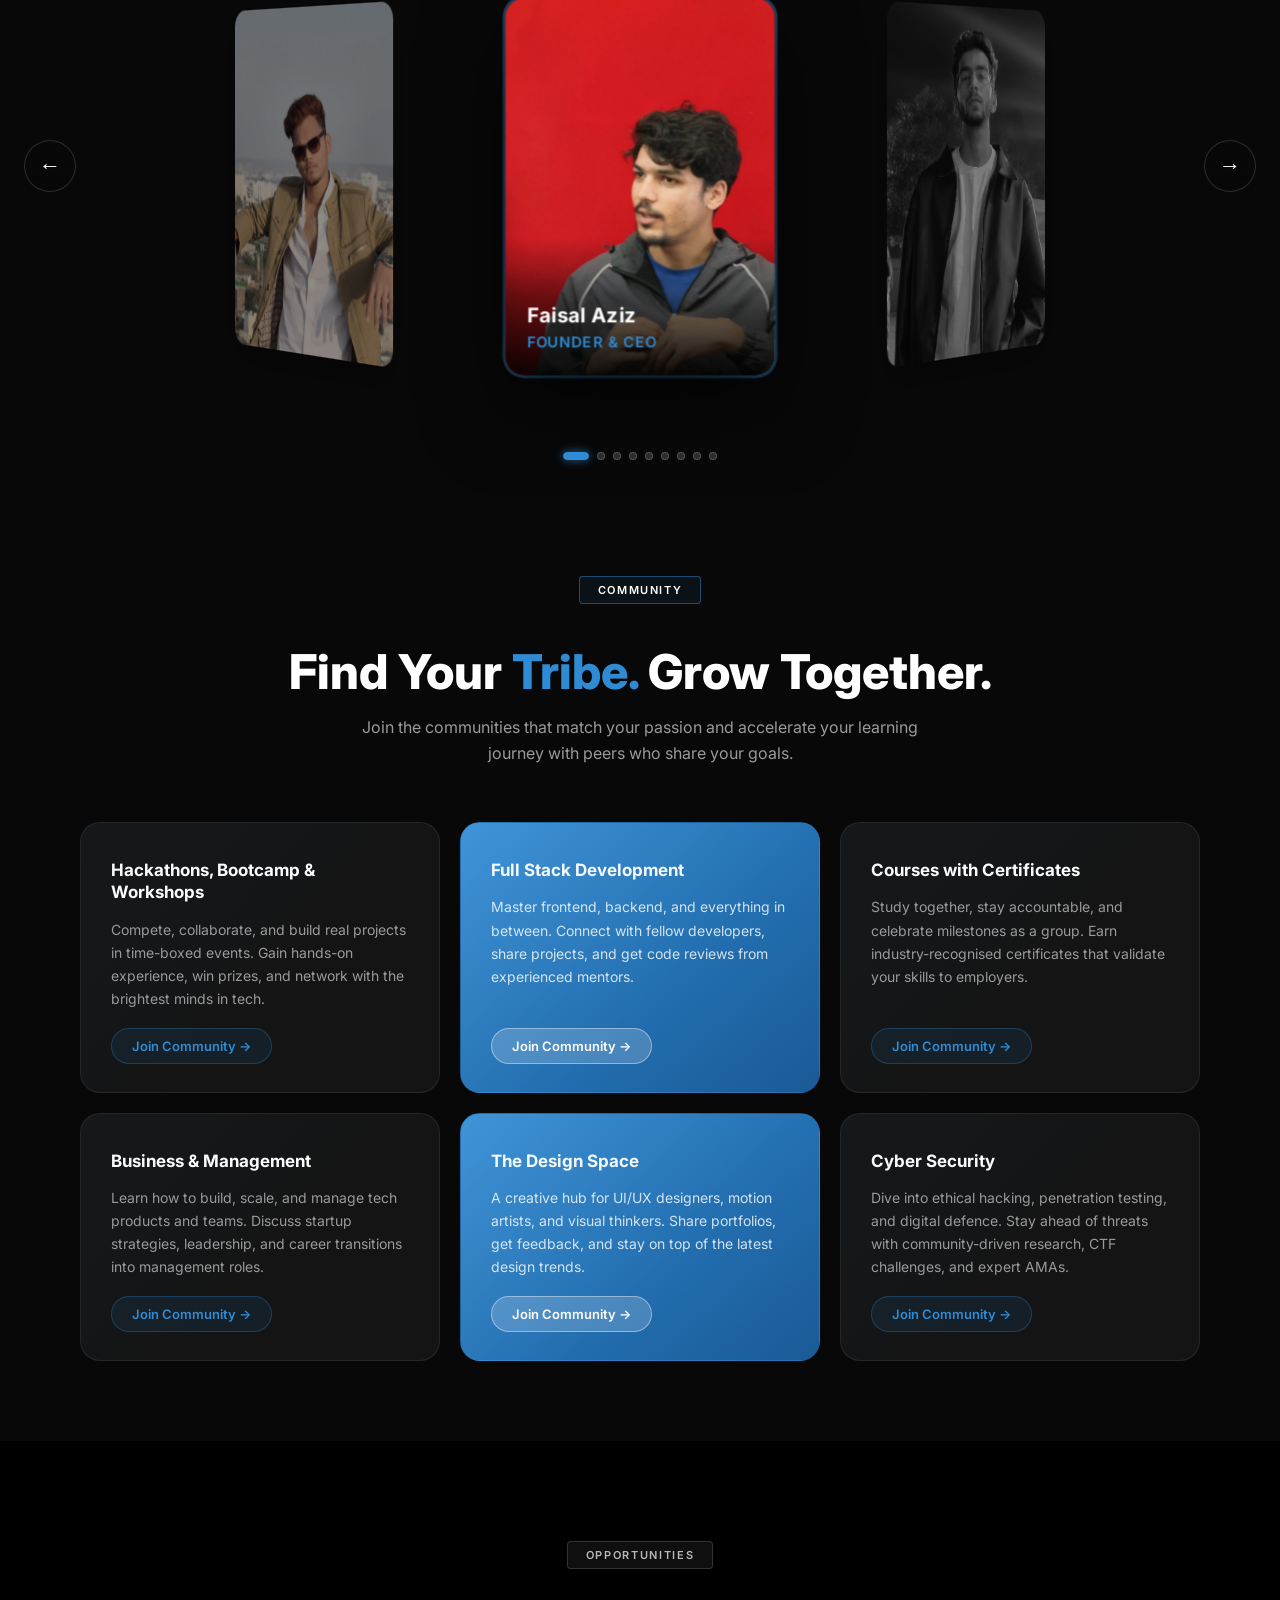
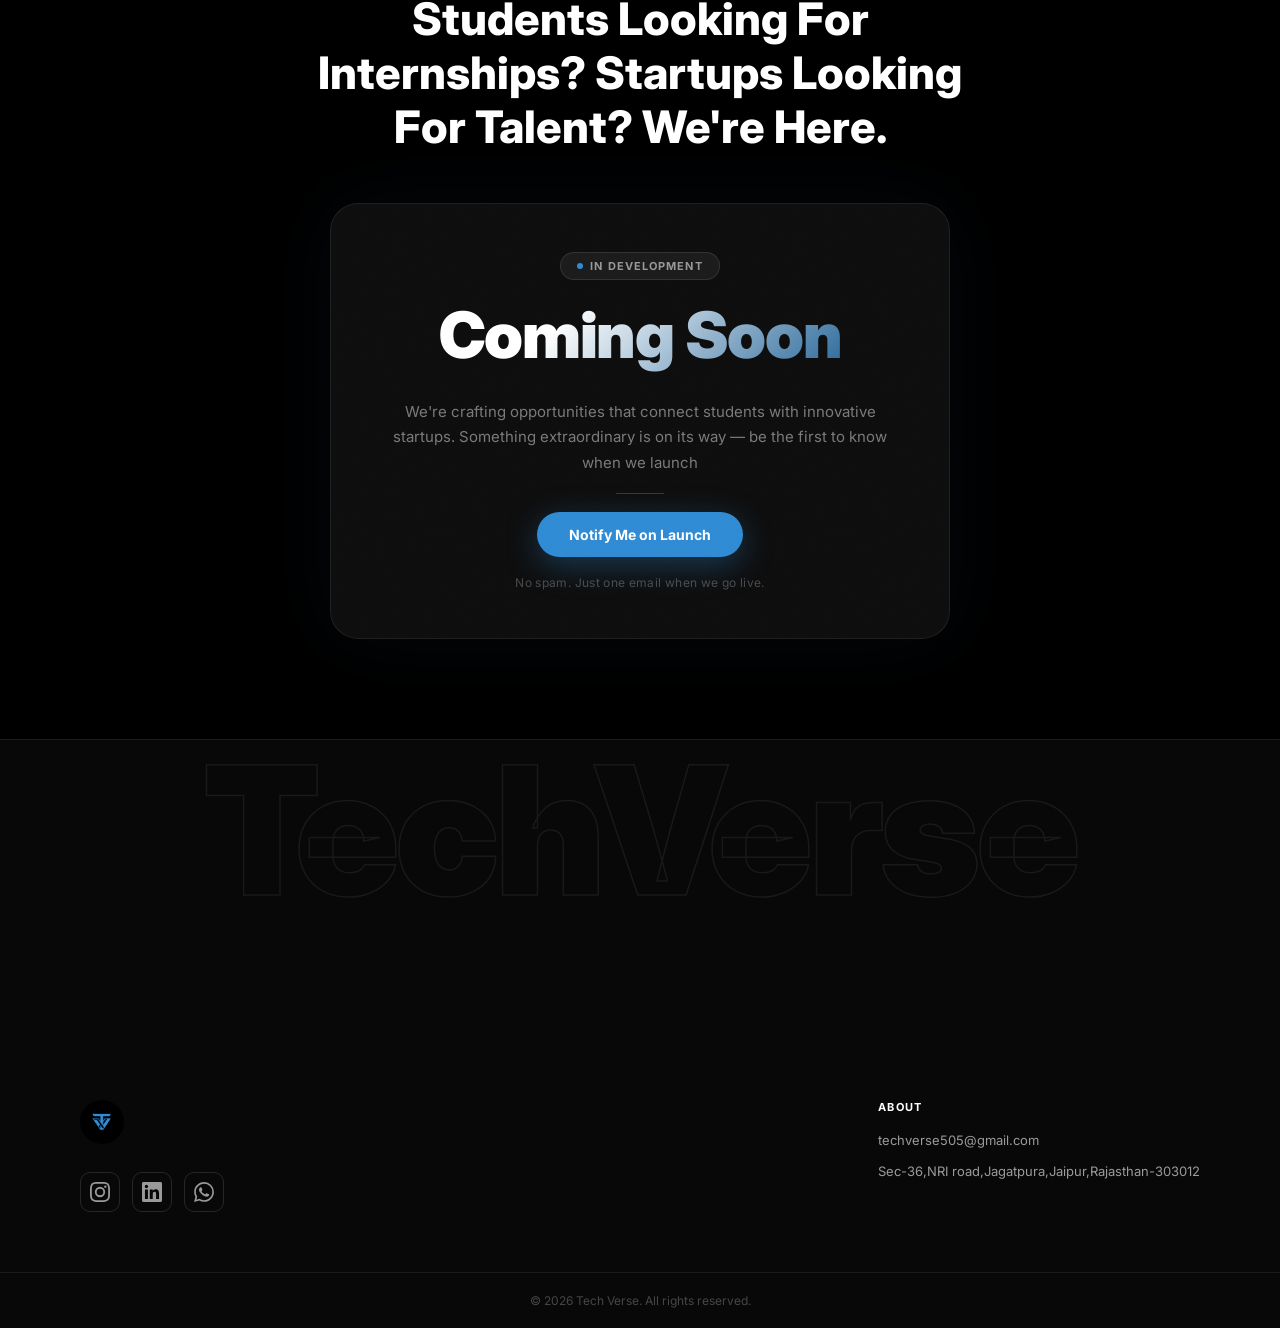
==== commit 38cd7f56: "Update index.html" ====
--- a/index.html
+++ b/index.html
@@ -5,8 +5,9 @@
     <meta charset="UTF-8" />
     <meta name="viewport" content="width=device-width, initial-scale=1.0" />
     <title>Tech Verse</title>
+    <link rel="icon" type="image" href="WhatsApp Image 2026-03-02 at 2.40.41 PM.jpeg">
     <meta name="description"
-        content="Become the software engineer that companies want to hire. Join 1 Million+ students at Tech Verse." />
+        content="Become a builder who create, contribute and connect. Join 1200+ students at Tech Verse." />
 
     <!-- Google Fonts -->
     <link rel="preconnect" href="https://fonts.googleapis.com" />
@@ -262,33 +263,6 @@
                     <div class="slide-caption">
                         <p class="member-name">Ayush Raj</p>
                         <p class="member-role">Content Video Editor</p>
-                    </div>
-                </div>
-
-                <div class="slide">
-                    <img src="sejal_thakur.jpeg"
-                        alt="Sejal Thakur" />
-                    <div class="slide-caption">
-                        <p class="member-name">Sejal Thakur</p>
-                        <p class="member-role">Social Media Manager</p>
-                    </div>
-                </div>
-
-                <div class="slide">
-                    <img src="priyanshi_borana.jpeg"
-                        alt="Priyanshi Borana" />
-                    <div class="slide-caption">
-                        <p class="member-name">Priyanshi Borana</p>
-                        <p class="member-role">Social Media Manager</p>
-                    </div>
-                </div>
-
-                <div class="slide">
-                    <img src="monali.jpeg"
-                        alt="Sakhshi Chauhan" />
-                    <div class="slide-caption">
-                        <p class="member-name">Sakhshi Chauhan</p>
-                        <p class="member-role">Video Host</p>
                     </div>
                 </div>
                 
